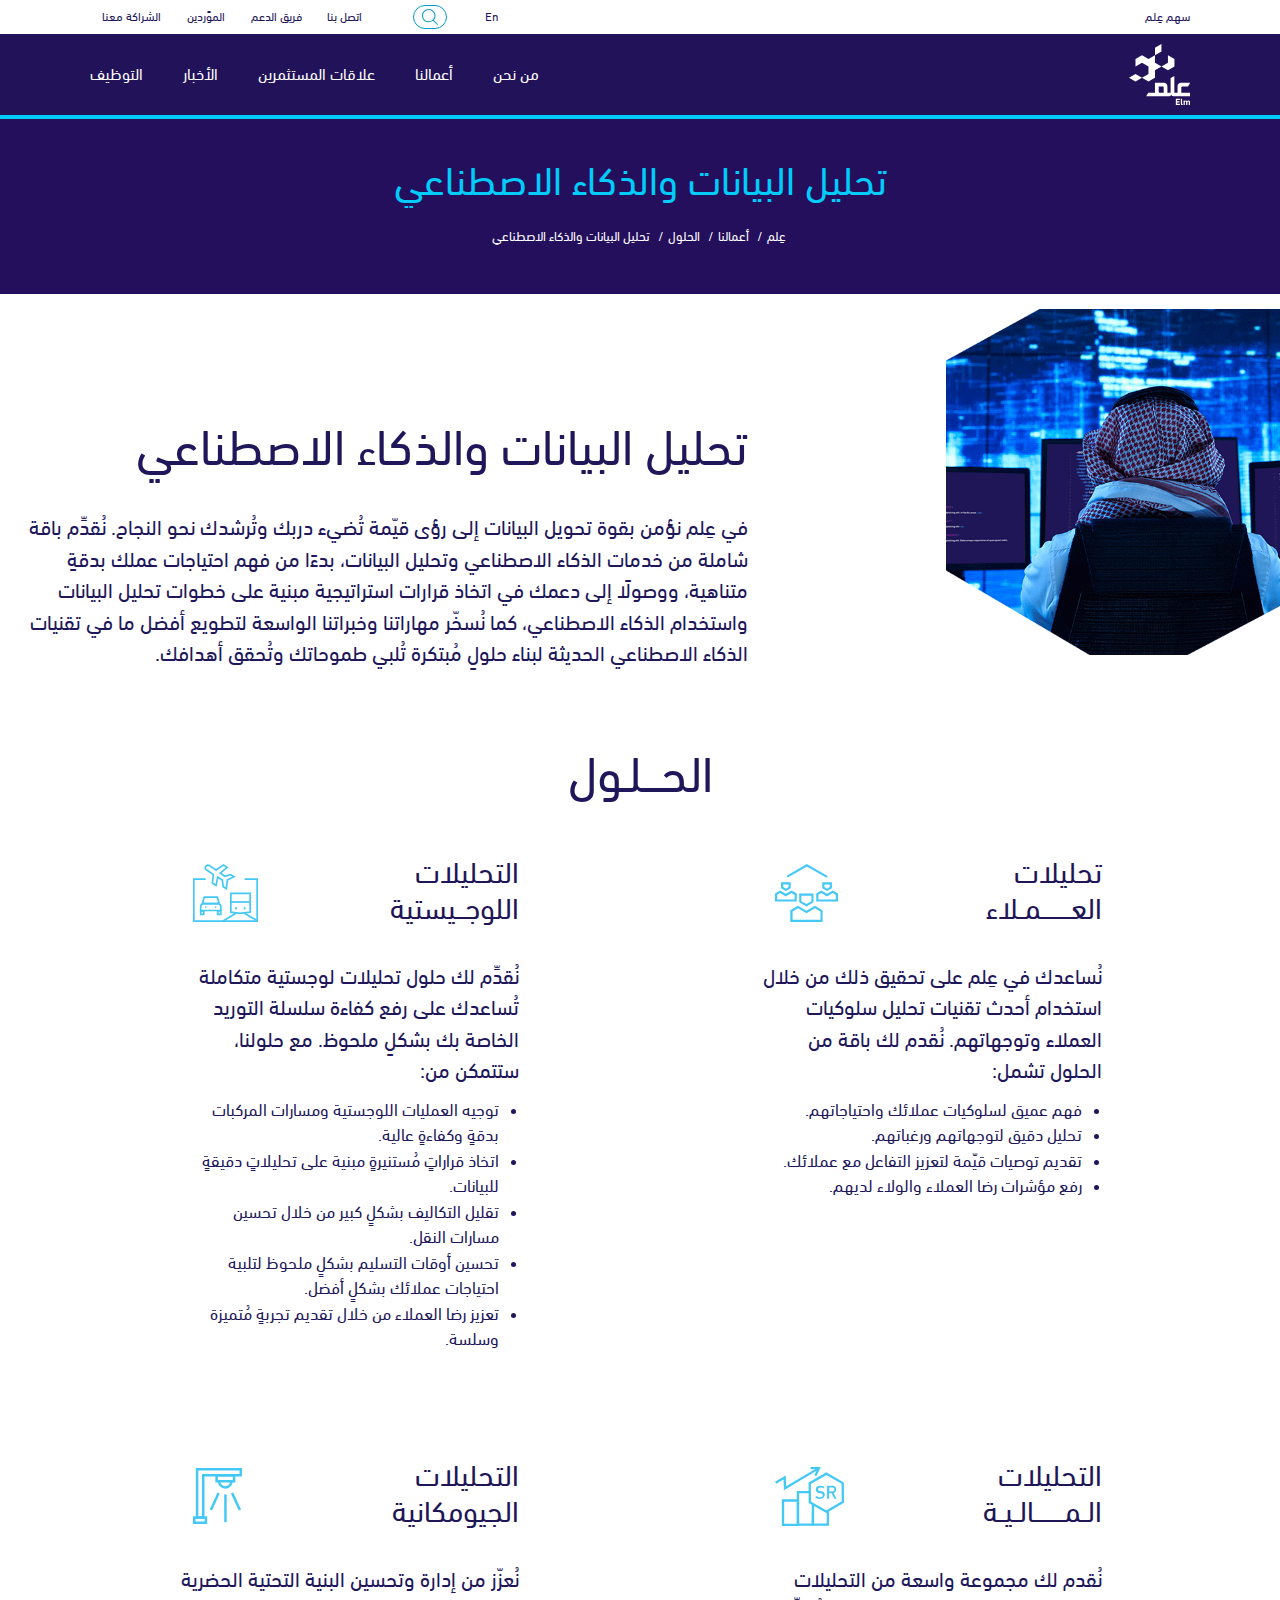
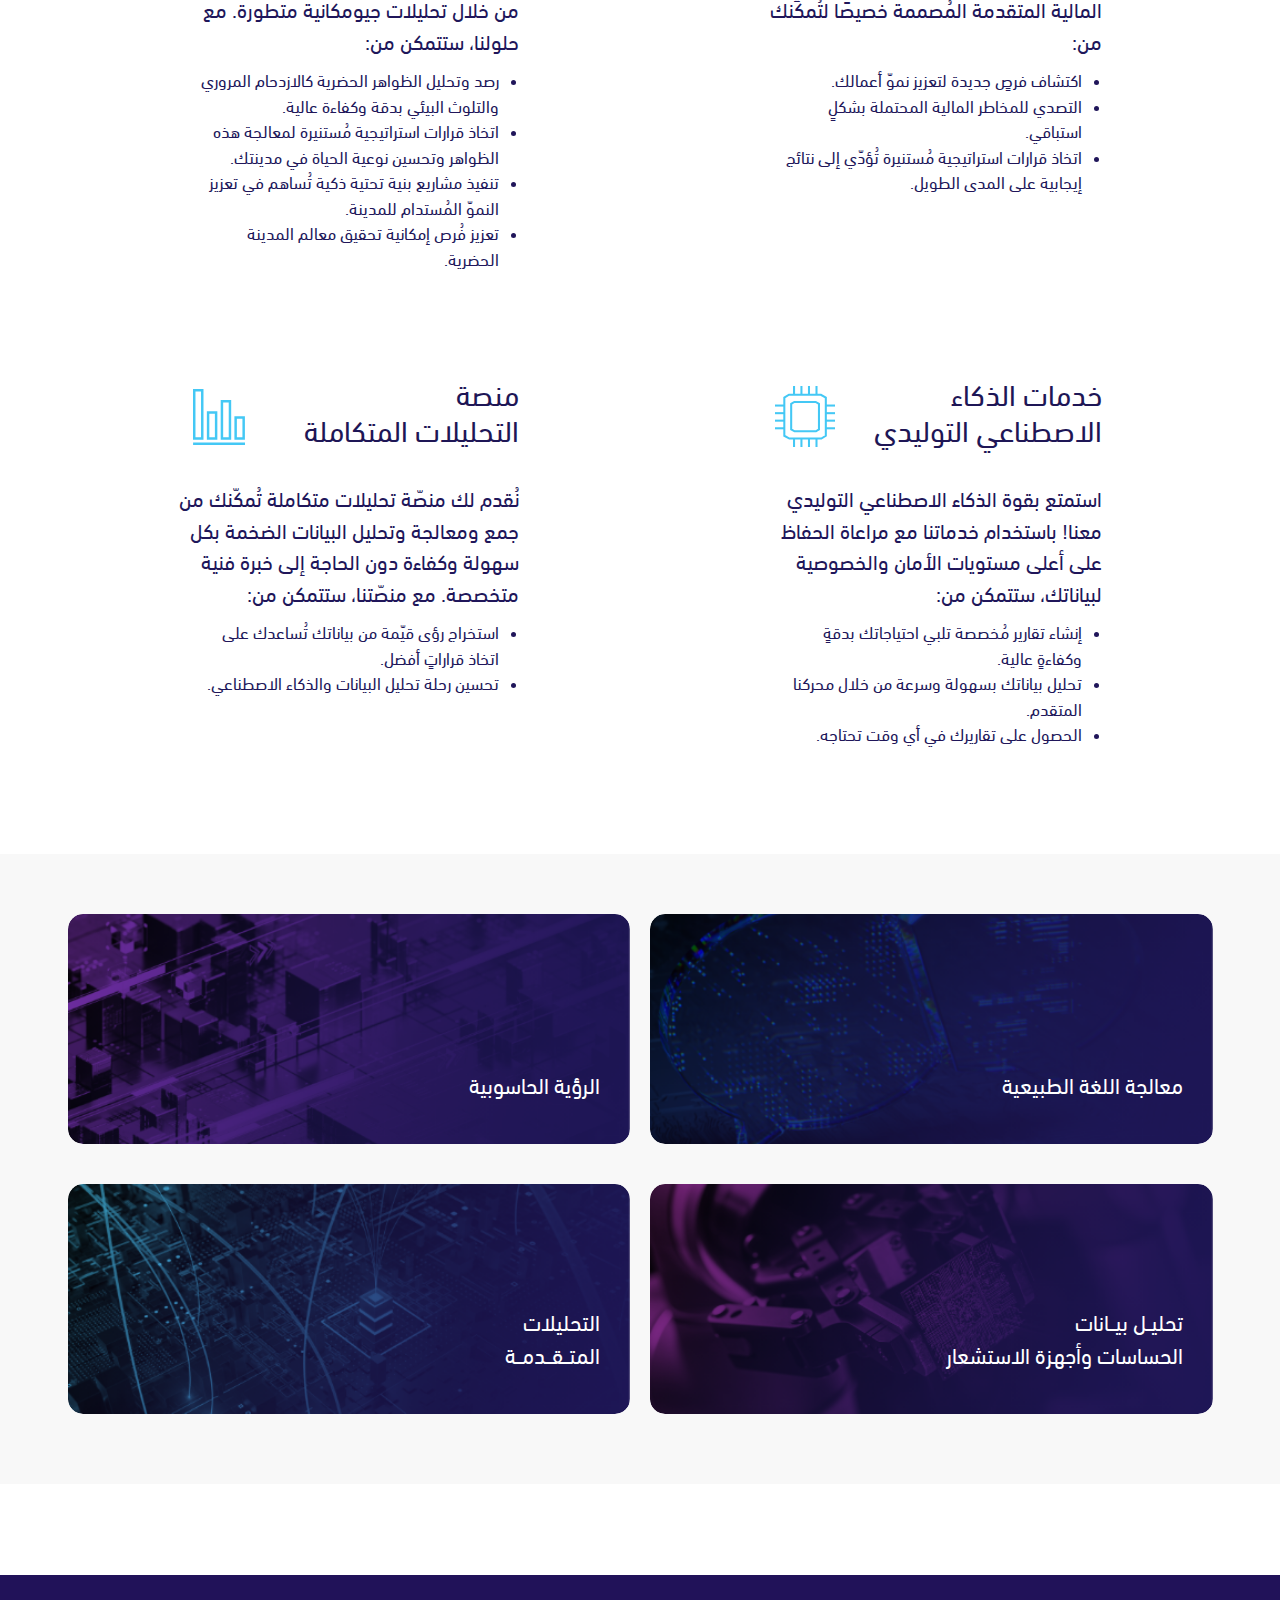
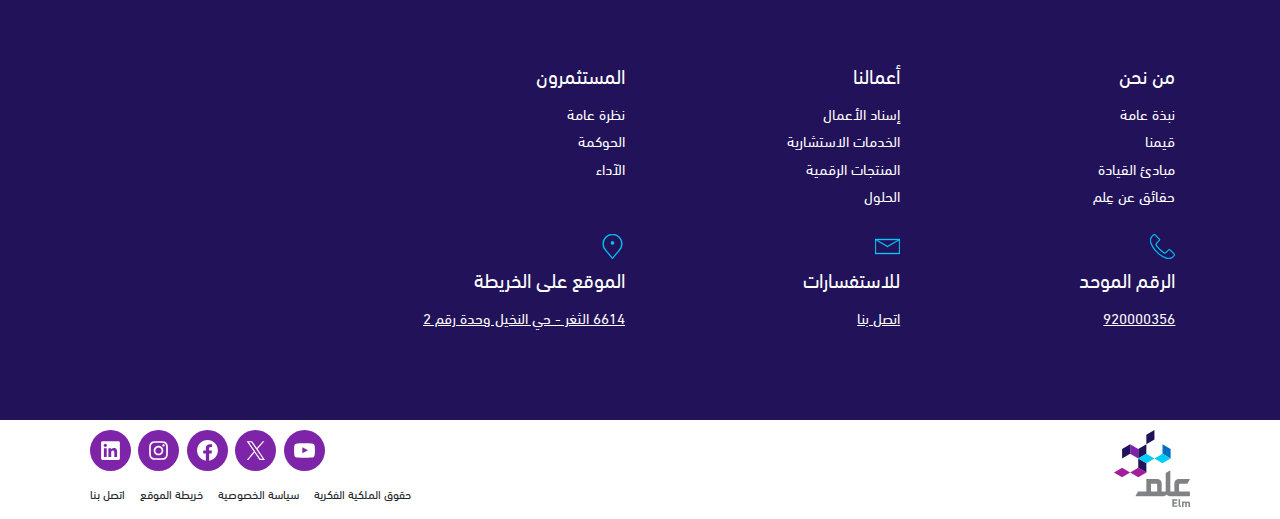
==== elm/index.html @ a2b71d83 "Create index.html" ====
<html xmlns=http://www.w3.org/1999/xhtml dir=rtl lang=ar-SA style><!--
 Page saved with SingleFile 
 url: https://elm.sa/ar/our-business/solutions/Pages/data-analysis-and-artificial-intelligence.aspx 
 saved date: Tue Aug 20 2024 14:01:46 GMT+0300 (Arabian Standard Time)
--><!--?xml version="1.0" standalone="no" ?--><meta charset=utf-8>
<meta http-equiv=X-UA-Compatible content="ie=edge"><meta name=description><meta name=keywords><meta name=copyright><meta name=author content="Knowledge Management Department"><meta name=email><meta name=robots content=INDEX,FOLLOW><meta property=og:image><meta property=og:title><meta property=og:description><meta name=viewport content="width=device-width, initial-scale=1.0">
<meta name=msapplication-TileColor content=#da532c><meta name=theme-color content=#ffffff><title>
 
 تحليل البيانات والذكاء الاصطناعي
</title><style>body{overflow:hidden;background-size:cover;background-repeat:no-repeat}.ms-backgroundImage{background-image:url([data-uri])}img{-webkit-tap-highlight-color:transparent}input,button{vertical-align:middle}input[type=text],input:not([type]){border:1px solid #ababab;background-color:#fff;background-color:rgba(255,255,255,0.85);color:#444}input[type=password],input[type=text],input[type=file],input:not([type]),textarea,.ms-inputBox{padding:2px 5px}button{min-width:6em;background-color:#fdfdfd;margin-right:10px}input[type=password]:focus,input[type=text]:focus,input:not([type]):focus,select:focus,textarea:focus,.sp-peoplepicker-topLevelFocus,.ms-inputBoxActive,.ms-inputBox.ms-inputBoxActive:hover{border-color:#2a8dd4}input[type=password]:hover,input[type=text]:hover,input[type=file]:hover,input:not([type]):hover,textarea:hover,.sp-peoplepicker-topLevel:hover,.ms-inputBox:hover{border-color:#92c0e0}input[type=button]:hover,input[type=reset]:hover,input[type=submit]:hover,button:hover{border-color:#92c0e0;background-color:#e6f2fa;background-color:#e6f2fa}input[type=button]:active,input[type=reset]:active,input[type=submit]:active,button:active{border-color:#2a8dd4;background-color:#92b7d1;background-color:#92c0e0}a:visited{color:#663399;text-decoration:none}a:hover,a:active{text-decoration:underline}a:active{color:#004D85}@media screen and (-ms-high-contrast:active){}.ms-clear{clear:both}.ms-fullWidth{box-sizing:border-box;-moz-box-sizing:border-box;-webkit-box-sizing:border-box;width:100%}.ms-rtestate-field{word-wrap:break-word}.ms-rtestate-field p{margin:0px 0px 10px 0px;line-height:1.6}.s4-wpcell-plain{vertical-align:top}.ms-webpart-chrome-fullWidth{min-width:100%}.ms-webpart-chrome{border-spacing:0px;box-sizing:border-box;-moz-box-sizing:border-box;-webkit-box-sizing:border-box}@media screen and (-ms-high-contrast:active){}</style>
<link type=text/xml rel=alternate href=https://elm.sa/ar/our-business/solutions/_vti_bin/spsdisco.aspx>
<link rel=canonical href=http://elm.sa/ar/our-business/solutions/Pages/data-analysis-and-artificial-intelligence.aspx>
<style>/*!
Theme Name: elm
Theme URI: http://underscores.me/
Author: Magenta
Author URI: https://magentaeg.com/
Description: Description
Version: 1.0.0
Tested up to: 5.4
Requires PHP: 5.6
License: GNU General Public License v2 or later
License URI: LICENSE
Text Domain: elm
Tags: custom-background, custom-logo, custom-menu, featured-images, threaded-comments, translation-ready

This theme, like WordPress, is licensed under the GPL.
Use it to make something cool, have fun, and share what you've learned.

elm is based on Underscores https://underscores.me/, (C) 2012-2020 Automattic, Inc.
Underscores is distributed under the terms of the GNU GPL v2 or later.

Normalizing styles have been helped along thanks to the fine work of
Nicolas Gallagher and Jonathan Neal https://necolas.github.io/normalize.css/
*/html{direction:ltr!important}@font-face{font-family:"DINNextLTArabic";src:url([data-uri])format("woff2");font-weight:normal;font-style:normal;ascent-override:95%}html,body,div,span,h1,h2,h3,h4,p,a,img,strong,ul,li,form,aside,footer,header,nav,section{margin:0;padding:0;border:0;font-size:100%;font:inherit;vertical-align:baseline}section{display:block}h1,h2,h3,h4{direction:rtl}/*! normalize.css v8.0.1 | MIT License | github.com/necolas/normalize.css */html{line-height:1.15;-webkit-text-size-adjust:100%;scroll-behavior:smooth;-ms-overflow-style:scrollbar;font-size:62.5%}main{display:block;height:auto!important}h1{margin:0.67em 0}a{background-color:transparent}img{border-style:none}button,input{overflow:visible}[type="submit"]{-webkit-appearance:button}::-webkit-file-upload-button{-webkit-appearance:button;font:inherit}template{display:none}*,*::before,*::after{box-sizing:inherit}html{box-sizing:border-box}h1,h2,h3,h4{clear:both}body{background:#fff}ul{margin:0 1em 0 0;direction:rtl}ul{list-style:disc}img{height:auto;max-width:100%}a:visited{color:#800080}a:hover,a:focus,a:active{color:#191970}a:focus{outline:thin dotted}a:hover,a:active{outline:0}button{border-color:#ccc #ccc #bbb;color:rgba(0,0,0,0.8)}button:hover,input[type="button"]:hover,input[type="reset"]:hover,input[type="submit"]:hover{border-color:#ccc #bbb #aaa}button:active,button:focus,input[type="button"]:active,input[type="button"]:focus,input[type="reset"]:active,input[type="reset"]:focus,input[type="submit"]:active,input[type="submit"]:focus{border-color:#aaa #bbb #bbb}input[type="text"]{border-radius:3px}input[type="text"]:focus,input[type="email"]:focus,input[type="url"]:focus,input[type="password"]:focus,input[type="search"]:focus,input[type="number"]:focus,input[type="tel"]:focus,input[type="range"]:focus,input[type="date"]:focus,input[type="month"]:focus,input[type="week"]:focus,input[type="time"]:focus,input[type="datetime"]:focus,input[type="datetime-local"]:focus,input[type="color"]:focus,textarea:focus{color:#111}.main-navigation{display:block;width:100%;flex-grow:1}.main-navigation ul{display:none;list-style:none;margin:0;padding-left:0;direction:ltr}.main-navigation a{display:block;text-decoration:none;color:#fff;font-size:1.6rem;line-height:1}.nav-menu>li>a:after{content:"";display:block;height:2px;background:rgb(0,204,250);position:absolute;bottom:-8px;left:0;right:100%;transition:all ease 0.3s}.nav-menu>li{height:100%;padding:30px 20px}.nav-menu>li:hover>a:after{right:0}.nav-menu>li>a{position:relative}@media screen and (min-width:37.5em){.main-navigation ul{display:inline-flex;margin:0-20px;margin-right:auto;position:relative}}.screen-reader-text{position:absolute!important;word-wrap:normal!important}.screen-reader-text:focus{background-color:#f1f1f1;border-radius:3px;box-shadow:0 0 2px 2px rgba(0,0,0,0.6);clip:auto!important;clip-path:none;color:#21759b;display:block;font-size:0.875rem;font-weight:400;height:auto;left:5px;line-height:normal;padding:15px 23px 14px;text-decoration:none;top:5px;width:auto;z-index:100000}h2{background-size:500%auto}@keyframes movingGradient{0%{background-position:0% 50%}50%{background-position:100% 50%}100%{background-position:0% 50%}}:root{--inner-padding:7vw;--inner-width:1540px}@media screen and (min-width:1600){:root{--inner-padding:80px}}@media screen and (max-width:992px){:root{--inner-padding:35px}}.container,.gspb_row__content{max-width:100%!important}.top-header{width:100%;background:#fff;max-height:300px;transition:all ease .3s;overflow:hidden}.top-header ul{list-style:none;margin:0;display:flex;align-items:center}.top-header ul li{padding:0 1vw}.top-header li.lang-switch{padding:0}.top-header a{text-decoration:none;color:#211259;font-size:12px}.top-header .search-link{margin:0 25px}.top-header .search-link a{border:1px solid #009ccb;display:flex;padding:3px 8px;border-radius:14px;align-items:center;transition:all ease 0.3s}@media (min-width:993px){html:not(.fp-enabled) .site-footer .static-section{padding:80px 0}}@media (max-width:992px){.top-header ul li:not(.search-link):not(.lang-switch){display:none}}header.site-header{display:flex;justify-content:center;flex-direction:column;align-items:center;background-color:rgb(33,18,89);position:sticky;top:0;width:100%;z-index:100;border-bottom-width:4px;border-style:solid;border-color:rgb(0,204,250)}header.site-header>.container{display:flex;align-items:center;justify-content:space-between;flex-direction:row-reverse}header.site-header .container .custom-logo-link{display:flex;max-width:65px;padding:10px 0}@media (min-width:1200px){.home .site-header{position:fixed}}.search-popup{position:absolute;top:100%;left:0;right:0;height:0;background:#ffffff;transition:all ease 0.3s;overflow:hidden}.search-popup .container{height:100%;display:flex;align-items:center;justify-content:center}.search-popup .search-submit{background:transparent;border:0;padding:10px 15px;cursor:pointer}.search-popup .search-submit svg{width:35px;height:35px}.search-popup .search-submit svg path{fill:#211259}.home{overflow-x:hidden}@media (max-width:992px){}.static-section .gspb_row__content{position:static}.static-section .gspb_row__content .wp-block-greenshift-blocks-row-column{position:static!important}.static-section .gspb_row{position:static!important}.floating-svg svg path{stroke:#0ea1ce!important}.floating-svg.aos-animate svg path{stroke-dashoffset:0!important}@media (max-width:992px){}@media (max-width:992px){}@media (max-width:992px){}@media (max-width:992px){}@media (min-width:1200px){}@media (max-width:992px){}@media (max-width:992px){}@media (max-width:992px){}@media (max-width:992px){}.site-footer{width:100%;background:#211259;display:flex;align-items:center;justify-content:center}.site-footer .widget-area{width:100%;display:flex;flex-direction:column;position:relative}.site-footer .widget-area .widget{margin:0;margin-top:auto}.site-footer .widget-area .wp-block-greenshift-blocks-row-column{text-align:right;display:flex!important;align-items:flex-end;flex-direction:column}.site-footer .widget-area .wp-block-greenshift-blocks-row-column ul,.site-footer .widget-area .wp-block-greenshift-blocks-row-column p{margin:auto 0 0;list-style:none}.site-footer .widget-area .wp-block-greenshift-blocks-row-column h3{font-size:2.5rem;margin-bottom:15px}.site-footer .widget-area .wp-block-greenshift-blocks-row-column ul li,.site-footer .widget-area .wp-block-greenshift-blocks-row-column ul a{font-size:1.7rem;text-decoration:none}.site-footer .widget-area .wp-block-greenshift-blocks-row-column ul li{margin-bottom:5px}.site-footer .widget-area .widget_block:first-child .wp-block-greenshift-blocks-row-column svg{width:40px!important;height:auto;margin-bottom:20px}.site-footer .widget-area .wp-block-greenshift-blocks-row-column a{color:#fff}.site-footer .widget-area .widget_block:first-child .wp-block-greenshift-blocks-row-column svg path{stroke:#00ccfa;fill:#00ccfa}.bottom-footer .wp-block-greenshift-blocks-iconlist ul{display:flex}.bottom-footer .wp-block-greenshift-blocks-row-column:first-of-type{justify-content:flex-start;align-items:flex-start!important;padding-left:0!important;justify-content:center}.bottom-footer .wp-block-greenshift-blocks-row-column:first-of-type ul{margin:0 0 10px}.bottom-footer .wp-block-social-link{align-self:flex-start}.bottom-footer .gspb_iconsList__item__text{margin:0 15px 0 0!important}.bottom-footer ul li a,.bottom-footer ul li span{font-size:1.2rem!important}.floating-svg.footer-svg svg{width:17vw!important;height:65vh!important;stroke-width:3px}.site-footer .static-section{position:static!important}.site-footer .widget-area .gspb_image img{width:6vw!important}@media (max-width:992px){.site-footer{overflow:auto}.floating-svg.footer-svg svg{width:70%!important}}@media (max-width:1280px){body{--wp--preset--font-size--large:30px}.site-footer .widget-area .wp-block-greenshift-blocks-row-column h3{font-size:2rem;line-height:normal}.bottom-footer .wp-block-greenshift-blocks-row-column{padding-right:0!important}}@media (max-width:992px){header{position:sticky;top:0}.bottom-footer .wp-block-greenshift-blocks-row-column:first-of-type ul{margin:15px auto 20px}#gspb_iconsList-id-gsbp-0d54c669-9394.gspb_iconsList ul{flex-direction:column;text-align:center;justify-content:center!important;align-items:center!important;width:100%}div#gspb_iconsList-id-gsbp-0d54c669-9394{width:100%}.site-footer .widget-area .gspb_image img{width:160px!important;margin:auto!important}#gspb_image-id-gsbp-6065c6a9-086a{width:100%!important;text-align:center!important}.bottom-footer .gspb_row__content{flex-direction:column-reverse}header.site-header .container .custom-logo-link{max-width:46px;padding:5px 0}.top-header .container{padding-top:3px;padding-bottom:3px}.top-header a{font-size:12px}}@media (max-width:992px){}@media screen and (max-width:992px){}.cms-banner{flex-direction:column;box-sizing:border-box;background-color:#240f5d;display:flex;align-items:center;justify-content:center;overflow:hidden}.cms-banner a{text-decoration:none;color:#fff}.cms-banner a:hover{color:#6e56bc}@media (max-width:575.98px){}@media (min-width:1280px) and (max-width:1279.98px){}@media (min-width:576px) and (max-width:1279.98px){}@media (max-width:1279.98px){}@media (max-width:1279.98px){}@media (max-width:575.98px){}@media (max-width:575.98px){}@media (min-width:1280px) and (max-width:1279.98px){}@media (min-width:576px) and (max-width:1279.98px){}@media (max-width:575.98px){}@media (max-width:575.98px){}@media (min-width:1280px) and (max-width:1279.98px){}@media (min-width:576px) and (max-width:1279.98px){}@media (max-width:1279.98px){}@media (max-width:575.98px){}@media (max-width:575.98px){}@media (max-width:575.98px){}@media (max-width:575.98px){}@media (max-width:1279.98px){}@media (max-width:575.98px){}@media (max-width:575.98px){}@media (min-width:1280px) and (max-width:1279.98px){}@media (min-width:576px) and (max-width:1279.98px){}@media (max-width:575.98px){}@media (max-width:1279.98px){}@media (max-width:1279.98px){}@media (max-width:575.98px){}@media (max-width:575.98px){}@media (max-width:1279.98px){}@media (max-width:575.98px){}@media (max-width:575.98px){}@media (min-width:1280px) and (max-width:1279.98px){}@media (min-width:576px) and (max-width:1279.98px){}@media (max-width:575.98px){}@media (max-width:1279.98px){}@media (max-width:1279.98px){}@media (max-width:575.98px){}@media (max-width:1279.98px){}@media (max-width:992px){}@media (max-width:992px){}@media (max-width:992px){}.has-text-align-right{direction:rtl}@media (max-width:992px){}@media (max-width:992px){}.no-h2-effect{color:#00ccfa;-webkit-text-fill-color:#00ccfa}header .site-branding img{filter:brightness(0) invert(1)}@media screen and (max-width:1024px){}@media (max-width:992px){#gspb_col-id-gsbp-113881ad-0346.gspb_row__col--8,#gspb_col-id-gsbp-04ef1e81-fb8a.gspb_row__col--4{width:100%!important}#gspb_container-id-gsbp-fc84009b-d704.gspb_container{padding:50px 0}}@media (max-width:600px){h2{font-size:3.7rem}ul{margin:0 0 0 0}.bottom-footer .gspb_iconsList__item__text{margin:0 0 0 0!important}.cms-banner{background-image:none!important}}#gspb_col-id-gsbp-495f8368-8cb3 p{margin-top:0!important}@media (max-width:960px){}@media (max-width:600px){}@media (max-width:600px){}@media (max-width:600px){}@keyframes l9{0%{text-shadow:0 0#000,11ch 0#211259,22ch 0#61177a,33ch 0#00d5ff,44ch 0#211259}25%{text-shadow:-11ch 0#000,0ch 0#211259,11ch 0#61177a,22ch 0#00d5ff,33ch 0#211259}50%{text-shadow:-22ch 0#000,-11ch 0#211259,0ch 0#61177a,11ch 0#00d5ff,22ch 0#211259}75%{text-shadow:-33ch 0#000,-22ch 0#211259,-11ch 0#61177a,0ch 0#00d5ff,11ch 0#211259}100%{text-shadow:-44ch 0#000,-33ch 0#211259,-22ch 0#61177a,-11ch 0#00d5ff,0ch 0#211259}}:root{--gs-type-one-size:36px;--gs-type-one-lineheight:44px;--gs-type-two-size:30px;--gs-type-two-lineheight:38px;--gs-type-three-size:24px;--gs-type-three-lineheight:30px;--gs-type-four-size:20px;--gs-type-four-lineheight:28px;--gs-type-five-size:15px;--gs-type-five-lineheight:24px;--gs-colorone:#2184f9;--gs-colortwo:#e90000;--gs-colorthree:#2adb32;--gs-colorfour:#696cff;--gs-colorfive:#ff9800}:root{--gs-colorone:#211259;--gs-colortwo:#000000;--gs-colorthree:#00caf8;--gs-colorfour:#696cff;--gs-colorfive:#ff9800}:where(.is-layout-flex){gap:0.5em}:where(.is-layout-grid){gap:0.5em}:where(.wp-block-columns.is-layout-flex){gap:2em}:where(.wp-block-columns.is-layout-grid){gap:2em}:where(.wp-block-post-template.is-layout-flex){gap:1.25em}:where(.wp-block-post-template.is-layout-grid){gap:1.25em}.has-white-color{color:var(--wp--preset--color--white)!important}.has-small-font-size{font-size:var(--wp--preset--font-size--small)!important}:where(.wp-block-post-template.is-layout-flex){gap:1.25em}:where(.wp-block-post-template.is-layout-grid){gap:1.25em}:where(.wp-block-columns.is-layout-flex){gap:2em}:where(.wp-block-columns.is-layout-grid){gap:2em}@media (max-width:575.98px){}@media (min-width:1280px) and (max-width:1279.98px){}@media (min-width:576px) and (max-width:1279.98px){}@media (max-width:1279.98px){}@media (max-width:1279.98px){}@media (max-width:575.98px){}@media (max-width:575.98px){}@media (min-width:1280px) and (max-width:1279.98px){}@media (min-width:576px) and (max-width:1279.98px){}@media (max-width:575.98px){}@media (max-width:575.98px){}@media (min-width:1280px) and (max-width:1279.98px){}@media (min-width:576px) and (max-width:1279.98px){}@media (max-width:1279.98px){}@media (max-width:575.98px){}@media (max-width:1279.98px){}@media (max-width:575.98px){}@media (max-width:575.98px){}@media (max-width:575.98px){}@media (max-width:575.98px){}@media (max-width:575.98px){}@media (max-width:575.98px){}@media (max-width:575.98px){}@media (max-width:575.98px){}@media (max-width:575.98px){}@media (max-width:575.98px){}@media (max-width:575.98px){}@media (min-width:1280px) and (max-width:1279.98px){}@media (min-width:576px) and (max-width:1279.98px){}@media (max-width:1279.98px){}@media (max-width:1279.98px){}@media (max-width:575.98px){}@media (max-width:575.98px){}@media (min-width:1280px) and (max-width:1279.98px){}@media (min-width:576px) and (max-width:1279.98px){}@media (max-width:575.98px){}@media (max-width:575.98px){}@media (min-width:1280px) and (max-width:1279.98px){}@media (min-width:576px) and (max-width:1279.98px){}@media (max-width:1279.98px){}@media (max-width:575.98px){}@media (max-width:1279.98px){}@media (max-width:1279.98px){}@media (max-width:1279.98px){}@media (max-width:1279.98px){}@media (max-width:1279.98px){}@media (max-width:1279.98px){}@media (max-width:1279.98px){}@media (max-width:575.98px){}@media (max-width:575.98px){}@media (max-width:1279.98px){}@media (max-width:575.98px){}@media (max-width:1279.98px){}@media (max-width:575.98px){}@media (max-width:575.98px){}@media (max-width:1279.98px){}@media (max-width:575.98px){}@media (max-width:1279.98px){}@media (max-width:575.98px){}@media (max-width:575.98px){}@media (max-width:1279.98px){}@media (max-width:575.98px){}@media (max-width:1279.98px){}@media (max-width:575.98px){}@media (max-width:575.98px){}@media (max-width:1279.98px){}@media (max-width:575.98px){}@media (max-width:1279.98px){}@media (max-width:575.98px){}@media (max-width:575.98px){}@media (max-width:1279.98px){}@media (max-width:575.98px){}@media (max-width:1279.98px){}@media (max-width:575.98px){}@media (max-width:575.98px){}@media (max-width:1279.98px){}@media (max-width:575.98px){}@media (max-width:1279.98px){}:root{--gs-type-one-size:36px;--gs-type-one-lineheight:44px;--gs-type-two-size:30px;--gs-type-two-lineheight:38px;--gs-type-three-size:24px;--gs-type-three-lineheight:30px;--gs-type-four-size:20px;--gs-type-four-lineheight:28px;--gs-type-five-size:15px;--gs-type-five-lineheight:24px;--gs-colorone:#2184f9;--gs-colortwo:#e90000;--gs-colorthree:#2adb32;--gs-colorfour:#696cff;--gs-colorfive:#ff9800}:root{--gs-colorone:#211259;--gs-colortwo:#000000;--gs-colorthree:#00caf8;--gs-colorfour:#696cff;--gs-colorfive:#ff9800}:where(.is-layout-flex){gap:0.5em}:where(.is-layout-grid){gap:0.5em}:where(.wp-block-columns.is-layout-flex){gap:2em}:where(.wp-block-columns.is-layout-grid){gap:2em}:where(.wp-block-post-template.is-layout-flex){gap:1.25em}:where(.wp-block-post-template.is-layout-grid){gap:1.25em}.has-white-color{color:var(--wp--preset--color--white)!important}.has-small-font-size{font-size:var(--wp--preset--font-size--small)!important}:where(.wp-block-post-template.is-layout-flex){gap:1.25em}:where(.wp-block-post-template.is-layout-grid){gap:1.25em}:where(.wp-block-columns.is-layout-flex){gap:2em}:where(.wp-block-columns.is-layout-grid){gap:2em}@media (max-width:575.98px){}@media (min-width:1280px) and (max-width:1279.98px){}@media (min-width:576px) and (max-width:1279.98px){}@media (max-width:1279.98px){}@media (max-width:1279.98px){}@media (max-width:575.98px){}@media (max-width:575.98px){}@media (min-width:1280px) and (max-width:1279.98px){}@media (min-width:576px) and (max-width:1279.98px){}@media (max-width:575.98px){}@media (max-width:575.98px){}@media (min-width:1280px) and (max-width:1279.98px){}@media (min-width:576px) and (max-width:1279.98px){}@media (max-width:1279.98px){}@media (max-width:575.98px){}@media (max-width:1279.98px){}@media (max-width:1279.98px){}@media (max-width:575.98px){}@media (max-width:1279.98px){}@media (max-width:1279.98px){}@media (max-width:1279.98px){}@media (max-width:1279.98px){}@media (max-width:1279.98px){}@media (max-width:1279.98px){}@media (max-width:1279.98px){}@media (max-width:1279.98px){}@media (max-width:1279.98px){}@media (max-width:1279.98px){}@media (max-width:1279.98px){}@media (max-width:1279.98px){}@media (max-width:1279.98px){}@media (max-width:1279.98px){}@media (max-width:1279.98px){}@media (max-width:1279.98px){}@media (max-width:575.98px){}@media (max-width:575.98px){}@media (max-width:575.98px){}@media (max-width:575.98px){}@media (max-width:575.98px){}@media (max-width:575.98px){}@media (max-width:575.98px){}@media (max-width:575.98px){}@media (max-width:575.98px){}@media (max-width:575.98px){}@media (max-width:575.98px){}@media (min-width:1280px) and (max-width:1279.98px){}@media (min-width:576px) and (max-width:1279.98px){}@media (max-width:575.98px){}#gspb_iconsList-id-gsbp-0d54c669-9394.gspb_iconsList .gspb_iconsList__item a:hover,#gspb_iconsList-id-gsbp-0d54c669-9394.gspb_iconsList .gspb_iconsList__item .wp-block a:hover{color:var(--gs-colorthree)}#gspb_iconsList-id-gsbp-0d54c669-9394.gspb_iconsList .gspb_iconsList__item:hover .gspb_iconsList__item__text{color:var(--gs-colorthree)}@media (max-width:575.98px){#gspb_col-id-gsbp-04ef1e81-fb8a.gspb_row__col--4{width:100%}}@media (max-width:1279.98px){#gspb_image-id-gsbp-6065c6a9-086a,#gspb_image-id-gsbp-6065c6a9-086a img{height:auto}}@media (max-width:1279.98px){#gspb_image-id-gsbp-6065c6a9-086a,#gspb_image-id-gsbp-6065c6a9-086a img{height:auto}}@media (max-width:575.98px){#gspb_image-id-gsbp-6065c6a9-086a,#gspb_image-id-gsbp-6065c6a9-086a img{height:auto}}@media (max-width:575.98px){}@media (max-width:575.98px){}@media (max-width:575.98px){}@media (max-width:575.98px){}@media (max-width:575.98px){}@media (max-width:575.98px){}@media (max-width:575.98px){}@media (max-width:575.98px){}@media (max-width:575.98px){}@media (min-width:576px) and (max-width:1279.98px){}@media (max-width:575.98px){}body{--gs-colorone:#211259}:root{--gs-type-one-size:36px;--gs-type-one-lineheight:44px;--gs-type-two-size:30px;--gs-type-two-lineheight:38px;--gs-type-three-size:24px;--gs-type-three-lineheight:30px;--gs-type-four-size:20px;--gs-type-four-lineheight:28px;--gs-type-five-size:15px;--gs-type-five-lineheight:24px;--gs-colorone:#2184f9;--gs-colortwo:#e90000;--gs-colorthree:#2adb32;--gs-colorfour:#696cff;--gs-colorfive:#ff9800}:root{--gs-colorone:#211259;--gs-colortwo:#000000;--gs-colorthree:#00caf8;--gs-colorfour:#696cff;--gs-colorfive:#ff9800}:where(.is-layout-flex){gap:0.5em}:where(.is-layout-grid){gap:0.5em}:where(.wp-block-columns.is-layout-flex){gap:2em}:where(.wp-block-columns.is-layout-grid){gap:2em}:where(.wp-block-post-template.is-layout-flex){gap:1.25em}:where(.wp-block-post-template.is-layout-grid){gap:1.25em}.has-white-color{color:var(--wp--preset--color--white)!important}.has-small-font-size{font-size:var(--wp--preset--font-size--small)!important}:where(.wp-block-post-template.is-layout-flex){gap:1.25em}:where(.wp-block-post-template.is-layout-grid){gap:1.25em}:where(.wp-block-columns.is-layout-flex){gap:2em}:where(.wp-block-columns.is-layout-grid){gap:2em}@media (max-width:575.98px){}@media (min-width:1280px) and (max-width:1279.98px){}@media (min-width:576px) and (max-width:1279.98px){}@media (max-width:1279.98px){}@media (max-width:1279.98px){}@media (max-width:575.98px){}@media (max-width:575.98px){}@media (min-width:1280px) and (max-width:1279.98px){}@media (min-width:576px) and (max-width:1279.98px){}@media (max-width:575.98px){}@media (max-width:575.98px){}@media (max-width:575.98px){}@media (max-width:1279.98px){}@media (max-width:1279.98px){}@media (max-width:575.98px){}@media (max-width:575.98px){}@media (max-width:1279.98px){}@media (max-width:1279.98px){}@media (max-width:1279.98px){}@media (max-width:1279.98px){}@media (max-width:575.98px){}@media (max-width:575.98px){}@media (max-width:575.98px){}@media (max-width:575.98px){}@media (max-width:575.98px){}@media (max-width:575.98px){}@media (max-width:575.98px){}@media (max-width:575.98px){}@media (max-width:575.98px){}@media (min-width:1280px) and (max-width:1279.98px){}@media (min-width:576px) and (max-width:1279.98px){}@media (max-width:1279.98px){}@media (max-width:1279.98px){}@media (max-width:575.98px){}@media (max-width:575.98px){}@media (min-width:1280px) and (max-width:1279.98px){}@media (min-width:576px) and (max-width:1279.98px){}@media (max-width:575.98px){}@media (max-width:575.98px){}@media (min-width:1280px) and (max-width:1279.98px){}@media (min-width:576px) and (max-width:1279.98px){}@media (max-width:1279.98px){}@media (max-width:575.98px){}@media (max-width:1279.98px){}@media (max-width:575.98px){}@media (min-width:1280px) and (max-width:1279.98px){}@media (min-width:576px) and (max-width:1279.98px){}@media (max-width:1279.98px){}@media (max-width:1279.98px){}@media (max-width:575.98px){}@media (max-width:575.98px){}@media (min-width:1280px) and (max-width:1279.98px){}@media (min-width:576px) and (max-width:1279.98px){}@media (max-width:575.98px){}@media (max-width:575.98px){}@media (min-width:1280px) and (max-width:1279.98px){}@media (min-width:576px) and (max-width:1279.98px){}@media (max-width:1279.98px){}@media (max-width:575.98px){}@media (max-width:575.98px){}@media (min-width:1280px) and (max-width:1279.98px){}@media (min-width:576px) and (max-width:1279.98px){}@media (max-width:1279.98px){}@media (max-width:1279.98px){}@media (max-width:575.98px){}@media (max-width:575.98px){}@media (min-width:1280px) and (max-width:1279.98px){}@media (min-width:576px) and (max-width:1279.98px){}@media (max-width:575.98px){}@media (max-width:575.98px){}@media (min-width:1280px) and (max-width:1279.98px){}@media (min-width:576px) and (max-width:1279.98px){}@media (max-width:1279.98px){}@media (max-width:575.98px){}@media (max-width:1279.98px){}@media (max-width:1279.98px){}@media (max-width:575.98px){}@media (max-width:1279.98px){}@media (max-width:1279.98px){}@media (max-width:575.98px){}@media (max-width:575.98px){}@media (max-width:1279.98px){}@media (max-width:1279.98px){}@media (max-width:1279.98px){}@media (max-width:1279.98px){}@media (max-width:1279.98px){}@media (max-width:1279.98px){}@media (max-width:1279.98px){}@media (max-width:1279.98px){}@media (max-width:1279.98px){}@media (max-width:1279.98px){}@media (max-width:1279.98px){}@media (max-width:1279.98px){}@media (max-width:1279.98px){}@media (max-width:1279.98px){}@media (max-width:575.98px){}@media (max-width:575.98px){}@media (max-width:575.98px){}@media (max-width:575.98px){}@media (max-width:575.98px){}@media (max-width:1279.98px){}@media (max-width:575.98px){}@media (max-width:575.98px){}@media (max-width:1279.98px){}@media (max-width:575.98px){}@media (max-width:575.98px){}@media (max-width:1279.98px){}@media (max-width:1279.98px){}@media (max-width:575.98px){}@media (max-width:575.98px){}@media (max-width:575.98px){}@media (max-width:575.98px){}@media (max-width:575.98px){}@media (max-width:575.98px){}@media (max-width:575.98px){}@media (max-width:575.98px){}@media (max-width:575.98px){}@media (max-width:575.98px){}@media (max-width:1279.98px){}@media (max-width:575.98px){}@media (max-width:575.98px){}@media (max-width:575.98px){}@media (max-width:575.98px){}@media (max-width:575.98px){}@media (max-width:575.98px){}@media (max-width:575.98px){}@media (min-width:1280px) and (max-width:1279.98px){}@media (min-width:576px) and (max-width:1279.98px){}@media (max-width:575.98px){}@media (max-width:575.98px){#gspb_col-id-gsbp-08c4880a-38ed.gspb_row__col--3{width:100%}}@media (max-width:575.98px){}@media (max-width:575.98px){#gspb_col-id-gsbp-ef03ea6c-cec7.gspb_row__col--3{width:100%}}@media (max-width:575.98px){#gspb_col-id-gsbp-495f8368-8cb3.gspb_row__col--3{width:100%}}#gspb_col-id-gsbp-495f8368-8cb3.gspb_row__col--3{text-align:right!important}#gspb_heading-id-gsbp-63c4a4c5-7fb1{text-align:right!important}@media (max-width:575.98px){#gspb_col-id-gsbp-f04bc72a-40fb.gspb_row__col--3{width:100%}}#gspb_heading-id-gsbp-421e4278-3cd3{text-align:right!important}@media (max-width:575.98px){#gspb_col-id-gsbp-6e3370fd-f93d.gspb_row__col--3{width:100%}}#gspb_heading-id-gsbp-48d201db-87d7{text-align:right!important}@media (max-width:575.98px){#gspb_col-id-gsbp-113881ad-0346.gspb_row__col--8{width:100%}}@media (min-width:576px) and (max-width:1279.98px){body.gspb-bodyfront #gspb_col-id-gsbp-113881ad-0346.gspb_row__col--8{width:calc(1% - 0px - 0px)}}@media (max-width:575.98px){body.gspb-bodyfront #gspb_col-id-gsbp-113881ad-0346.gspb_row__col--8{width:calc(100% - 0px - 0px)}}#gspb_col-id-gsbp-113881ad-0346.gspb_row__col--8{text-align:left!important}#gspb_iconsList-id-gsbp-0d54c669-9394.gspb_iconsList .gspb_iconsList__item a:hover,#gspb_iconsList-id-gsbp-0d54c669-9394.gspb_iconsList .gspb_iconsList__item .wp-block a:hover{color:var(--gs-colorthree)}#gspb_iconsList-id-gsbp-0d54c669-9394.gspb_iconsList .gspb_iconsList__item:hover .gspb_iconsList__item__text{color:var(--gs-colorthree)}@media (max-width:575.98px){#gspb_col-id-gsbp-04ef1e81-fb8a.gspb_row__col--4{width:100%}}@media (max-width:1279.98px){#gspb_image-id-gsbp-6065c6a9-086a,#gspb_image-id-gsbp-6065c6a9-086a img{height:auto}}@media (max-width:1279.98px){#gspb_image-id-gsbp-6065c6a9-086a,#gspb_image-id-gsbp-6065c6a9-086a img{height:auto}}@media (max-width:575.98px){#gspb_image-id-gsbp-6065c6a9-086a,#gspb_image-id-gsbp-6065c6a9-086a img{height:auto}}@media (max-width:575.98px){}@media (max-width:575.98px){}@media (max-width:575.98px){}@media (max-width:575.98px){}@media (max-width:575.98px){}@media (max-width:575.98px){}@media (max-width:575.98px){}@media (max-width:575.98px){}@media (max-width:575.98px){}@media (min-width:576px) and (max-width:1279.98px){}@media (max-width:575.98px){}@media (max-width:575.98px){}@media (max-width:1279.98px){}@media (max-width:1279.98px){}@media (max-width:575.98px){}@media (max-width:575.98px){}.gspb_row{width:100%}</style><style>/*! This file is auto-generated */</style><style>body{transition:transform 0.5s}@media screen and (max-width:1024px){#site-navigation{display:none!important}}@media screen and (max-width:782px){}</style><style>:where(.wp-block-button__link){border-radius:9999px;box-shadow:none;padding:calc(.667em + 2px) calc(1.333em + 2px);text-decoration:none}:where(.wp-block-calendar table:not(.has-background) th){background:#ddd}@media (min-width:782px){}@media (max-width:781px){}@media (min-width:782px){}:where(.wp-block-columns){margin-bottom:1.75em}:where(.wp-block-columns.has-background){padding:1.25em 2.375em}:where(.wp-block-post-comments input[type=submit]){border:none}@supports (position:sticky){.wp-block-cover-image:after,.wp-block-cover:after{content:none}}@supports (-webkit-touch-callout:inherit){.wp-block-cover-image.has-parallax,.wp-block-cover.has-parallax,.wp-block-cover__image-background.has-parallax,video.wp-block-cover__video-background.has-parallax{background-attachment:scroll}}@media (prefers-reduced-motion:reduce){}:where(.wp-block-cover-image:not(.has-text-color)),:where(.wp-block-cover:not(.has-text-color)){color:#fff}:where(.wp-block-cover-image.is-light:not(.has-text-color)),:where(.wp-block-cover.is-light:not(.has-text-color)){color:#000}:where(.wp-block-file){margin-bottom:1.5em}:where(.wp-block-file__button){border-radius:2em;display:inline-block;padding:.5em 1em}:where(.wp-block-file__button):is(a):active,:where(.wp-block-file__button):is(a):focus,:where(.wp-block-file__button):is(a):hover,:where(.wp-block-file__button):is(a):visited{box-shadow:none;color:#fff;opacity:.85;text-decoration:none}@media (min-width:600px){}@media (min-width:600px){}@supports ((-webkit-mask-image:none) or (mask-image:none)) or (-webkit-mask-image:none){.wp-block-image.is-style-circle-mask img{border-radius:0;-webkit-mask-image:url(data:image/svg+xml;utf8,<svg\ viewBox=\"0\ 0\ 100\ 100\"\ xmlns=\"http://www.w3.org/2000/svg\"><circle\ cx=\"50\"\ cy=\"50\"\ r=\"50\"\/><\/svg>);mask-image:url(data:image/svg+xml;utf8,<svg\ viewBox=\"0\ 0\ 100\ 100\"\ xmlns=\"http://www.w3.org/2000/svg\"><circle\ cx=\"50\"\ cy=\"50\"\ r=\"50\"\/><\/svg>);mask-mode:alpha;-webkit-mask-position:center;mask-position:center;-webkit-mask-repeat:no-repeat;mask-repeat:no-repeat;-webkit-mask-size:contain;mask-size:contain}}@media (prefers-reduced-motion:no-preference){}@keyframes turn-on-visibility{0%{opacity:0}to{opacity:1}}@keyframes turn-off-visibility{0%{opacity:1;visibility:visible}99%{opacity:0;visibility:visible}to{opacity:0;visibility:hidden}}@keyframes lightbox-zoom-in{0%{transform:translate(calc((-50vw + var(--wp--lightbox-initial-left-position))*-1),calc(-50vh + var(--wp--lightbox-initial-top-position))) scale(var(--wp--lightbox-scale))}to{transform:translate(50%,-50%) scale(1)}}@keyframes lightbox-zoom-out{0%{transform:translate(50%,-50%) scale(1);visibility:visible}99%{visibility:visible}to{transform:translate(calc((-50vw + var(--wp--lightbox-initial-left-position))*-1),calc(-50vh + var(--wp--lightbox-initial-top-position))) scale(var(--wp--lightbox-scale));visibility:hidden}}:where(.wp-block-latest-comments:not([style*=line-height] .wp-block-latest-comments__comment)){line-height:1.1}:where(.wp-block-latest-comments:not([style*=line-height] .wp-block-latest-comments__comment-excerpt p)){line-height:1.8}@media (min-width:600px){}ul{box-sizing:border-box}@media (max-width:600px){}@media (min-width:782px){}@media (min-width:782px){}:where(.wp-block-navigation.has-background .wp-block-navigation-item a:not(.wp-element-button)),:where(.wp-block-navigation.has-background .wp-block-navigation-submenu a:not(.wp-element-button)){padding:.5em 1em}:where(.wp-block-navigation .wp-block-navigation__submenu-container .wp-block-navigation-item a:not(.wp-element-button)),:where(.wp-block-navigation .wp-block-navigation__submenu-container .wp-block-navigation-submenu a:not(.wp-element-button)),:where(.wp-block-navigation .wp-block-navigation__submenu-container .wp-block-navigation-submenu button.wp-block-navigation-item__content),:where(.wp-block-navigation .wp-block-navigation__submenu-container .wp-block-pages-list__item button.wp-block-navigation-item__content){padding:.5em 1em}@media (min-width:782px){}@keyframes overlay-menu__fade-in-animation{0%{opacity:0;transform:translateY(.5em)}to{opacity:1;transform:translateY(0)}}@media (prefers-reduced-motion:reduce){}@media (min-width:600px){}@media (min-width:600px){}@media (min-width:782px){}:where(p.has-text-color:not(.has-link-color)) a{color:inherit}:where(.wp-block-post-excerpt){margin-bottom:var(--wp--style--block-gap);margin-top:var(--wp--style--block-gap)}:where(.wp-block-preformatted.has-background){padding:1.25em 2.375em}:where(.wp-block-pullquote){margin:0 0 1em}@media (min-width:600px){}@media (max-width:600px){}@media (min-width:600px){}:where(.wp-block-search__button){border:1px solid #ccc;padding:6px 10px}:where(.wp-block-search__button-inside .wp-block-search__inside-wrapper){border:1px solid #949494;box-sizing:border-box;padding:4px}:where(.wp-block-search__button-inside .wp-block-search__inside-wrapper) :where(.wp-block-search__button){padding:4px 8px}.wp-block-social-links{background:none;box-sizing:border-box;margin-right:0;padding-left:0;padding-right:0;text-indent:0}.wp-block-social-links .wp-social-link a,.wp-block-social-links .wp-social-link a:hover{border-bottom:0;box-shadow:none;text-decoration:none}.wp-block-social-links .wp-social-link a{padding:.25em}.wp-block-social-links .wp-social-link span:not(.screen-reader-text){font-size:.65em;margin-left:.5em;margin-right:.5em}.wp-block-social-links{font-size:24px}.wp-block-social-link{border-radius:9999px;display:block;height:auto}@media (prefers-reduced-motion:reduce){.wp-block-social-link{transition-delay:0s;transition-duration:0s}}.wp-block-social-link a{align-items:center;display:flex;line-height:0;transition:transform .1s ease}.wp-block-social-link:hover{transform:scale(1.1)}.wp-block-social-links .wp-block-social-link .wp-block-social-link-anchor,.wp-block-social-links .wp-block-social-link .wp-block-social-link-anchor svg,.wp-block-social-links .wp-block-social-link .wp-block-social-link-anchor:active,.wp-block-social-links .wp-block-social-link .wp-block-social-link-anchor:hover,.wp-block-social-links .wp-block-social-link .wp-block-social-link-anchor:visited{fill:currentColor;color:currentColor}.wp-block-social-links:not(.is-style-logos-only) .wp-social-link{background-color:#f0f0f0;color:#444}.wp-block-social-links:not(.is-style-logos-only) .wp-social-link-facebook{background-color:#1778f2;color:#fff}.wp-block-social-links:not(.is-style-logos-only) .wp-social-link-instagram{background-color:#f00075;color:#fff}.wp-block-social-links:not(.is-style-logos-only) .wp-social-link-linkedin{background-color:#0d66c2;color:#fff}.wp-block-social-links:not(.is-style-logos-only) .wp-social-link-x{background-color:#000;color:#fff}.wp-block-social-links:not(.is-style-logos-only) .wp-social-link-youtube{background-color:red;color:#fff}:where(.wp-block-term-description){margin-bottom:var(--wp--style--block-gap);margin-top:var(--wp--style--block-gap)}:where(pre.wp-block-verse){font-family:inherit}@supports (position:sticky){.wp-block-video [poster]{object-fit:cover}}:root{--wp--preset--font-size--normal:16px;--wp--preset--font-size--huge:42px}.has-text-align-center{text-align:center}.has-text-align-right{text-align:right}.screen-reader-text{clip:rect(1px,1px,1px,1px);word-wrap:normal!important;border:0;-webkit-clip-path:inset(50%);clip-path:inset(50%);height:1px;margin:-1px;overflow:hidden;padding:0;position:absolute;width:1px}.screen-reader-text:focus{clip:auto!important;background-color:#ddd;-webkit-clip-path:none;clip-path:none;color:#444;display:block;font-size:1em;height:auto;line-height:normal;padding:15px 23px 14px;right:5px;text-decoration:none;top:5px;width:auto;z-index:100000}html :where(.has-border-color){border-style:solid}html :where([style*=border-top-color]){border-top-style:solid}html :where([style*=border-right-color]){border-left-style:solid}html :where([style*=border-bottom-color]){border-bottom-style:solid}html :where([style*=border-left-color]){border-right-style:solid}html :where([style*=border-width]){border-style:solid}html :where([style*=border-top-width]){border-top-style:solid}html :where([style*=border-right-width]){border-left-style:solid}html :where([style*=border-bottom-width]){border-bottom-style:solid}html :where([style*=border-left-width]){border-right-style:solid}html :where(img[class*=wp-image-]){height:auto;max-width:100%}:where(figure){margin:0 0 1em}html :where(.is-position-sticky){--wp-admin--admin-bar--position-offset:var(--wp-admin--admin-bar--height,0px)}@media screen and (max-width:600px){html :where(.is-position-sticky){--wp-admin--admin-bar--position-offset:0px}}</style><style>@supports (-moz-appearance:meterbar){.ant-select-single .ant-select-selector .ant-select-selection-item,.ant-select-single .ant-select-selector .ant-select-selection-placeholder{line-height:30px}}@media all and (-ms-high-contrast:none){}@media all and (-ms-high-contrast:none){}</style><style>body{--gs-colortwo:#000000}body{--gs-colorthree:#00caf8}:root{--gs-type-one-size:36px;--gs-type-one-lineheight:44px;--gs-type-two-size:30px;--gs-type-two-lineheight:38px;--gs-type-three-size:24px;--gs-type-three-lineheight:30px;--gs-type-four-size:20px;--gs-type-four-lineheight:28px;--gs-type-five-size:15px;--gs-type-five-lineheight:24px;--gs-colorone:#2184f9;--gs-colortwo:#e90000;--gs-colorthree:#2adb32;--gs-colorfour:#696cff;--gs-colorfive:#ff9800}:root{--gs-colorone:#211259;--gs-colortwo:#000000;--gs-colorthree:#00caf8;--gs-colorfour:#696cff;--gs-colorfive:#ff9800}body{--wp--preset--color--black:#000000;--wp--preset--color--cyan-bluish-gray:#abb8c3;--wp--preset--color--white:#ffffff;--wp--preset--color--pale-pink:#f78da7;--wp--preset--color--vivid-red:#cf2e2e;--wp--preset--color--luminous-vivid-orange:#ff6900;--wp--preset--color--luminous-vivid-amber:#fcb900;--wp--preset--color--light-green-cyan:#7bdcb5;--wp--preset--color--vivid-green-cyan:#00d084;--wp--preset--color--pale-cyan-blue:#8ed1fc;--wp--preset--color--vivid-cyan-blue:#0693e3;--wp--preset--color--vivid-purple:#9b51e0;--wp--preset--gradient--vivid-cyan-blue-to-vivid-purple:linear-gradient(135deg,rgba(6,147,227,1) 0%,rgb(155,81,224) 100%);--wp--preset--gradient--light-green-cyan-to-vivid-green-cyan:linear-gradient(135deg,rgb(122,220,180) 0%,rgb(0,208,130) 100%);--wp--preset--gradient--luminous-vivid-amber-to-luminous-vivid-orange:linear-gradient(135deg,rgba(252,185,0,1) 0%,rgba(255,105,0,1) 100%);--wp--preset--gradient--luminous-vivid-orange-to-vivid-red:linear-gradient(135deg,rgba(255,105,0,1) 0%,rgb(207,46,46) 100%);--wp--preset--gradient--very-light-gray-to-cyan-bluish-gray:linear-gradient(135deg,rgb(238,238,238) 0%,rgb(169,184,195) 100%);--wp--preset--gradient--cool-to-warm-spectrum:linear-gradient(135deg,rgb(74,234,220) 0%,rgb(151,120,209) 20%,rgb(207,42,186) 40%,rgb(238,44,130) 60%,rgb(251,105,98) 80%,rgb(254,248,76) 100%);--wp--preset--gradient--blush-light-purple:linear-gradient(135deg,rgb(255,206,236) 0%,rgb(152,150,240) 100%);--wp--preset--gradient--blush-bordeaux:linear-gradient(135deg,rgb(254,205,165) 0%,rgb(254,45,45) 50%,rgb(107,0,62) 100%);--wp--preset--gradient--luminous-dusk:linear-gradient(135deg,rgb(255,203,112) 0%,rgb(199,81,192) 50%,rgb(65,88,208) 100%);--wp--preset--gradient--pale-ocean:linear-gradient(135deg,rgb(255,245,203) 0%,rgb(182,227,212) 50%,rgb(51,167,181) 100%);--wp--preset--gradient--electric-grass:linear-gradient(135deg,rgb(202,248,128) 0%,rgb(113,206,126) 100%);--wp--preset--gradient--midnight:linear-gradient(135deg,rgb(2,3,129) 0%,rgb(40,116,252) 100%);--wp--preset--font-size--small:13px;--wp--preset--font-size--medium:20px;--wp--preset--font-size--large:36px;--wp--preset--font-size--x-large:42px;--wp--preset--spacing--20:0.44rem;--wp--preset--spacing--30:0.67rem;--wp--preset--spacing--40:1rem;--wp--preset--spacing--50:1.5rem;--wp--preset--spacing--60:2.25rem;--wp--preset--spacing--70:3.38rem;--wp--preset--spacing--80:5.06rem;--wp--preset--shadow--natural:6px 6px 9px rgba(0,0,0,0.2);--wp--preset--shadow--deep:12px 12px 50px rgba(0,0,0,0.4);--wp--preset--shadow--sharp:6px 6px 0px rgba(0,0,0,0.2);--wp--preset--shadow--outlined:6px 6px 0px -3px rgba(255,255,255,1),6px 6px rgba(0,0,0,1);--wp--preset--shadow--crisp:6px 6px 0px rgba(0,0,0,1)}:where(.is-layout-flex){gap:0.5em}:where(.is-layout-grid){gap:0.5em}body .is-layout-flex{display:flex}body .is-layout-flex{align-items:center}body .is-layout-flex>*{margin:0}:where(.wp-block-columns.is-layout-flex){gap:2em}:where(.wp-block-columns.is-layout-grid){gap:2em}:where(.wp-block-post-template.is-layout-flex){gap:1.25em}:where(.wp-block-post-template.is-layout-grid){gap:1.25em}.has-white-color{color:var(--wp--preset--color--white)!important}.has-small-font-size{font-size:var(--wp--preset--font-size--small)!important}:where(.wp-block-post-template.is-layout-flex){gap:1.25em}:where(.wp-block-post-template.is-layout-grid){gap:1.25em}:where(.wp-block-columns.is-layout-flex){gap:2em}:where(.wp-block-columns.is-layout-grid){gap:2em}:root{--swiper-theme-color:#007aff}:root{--swiper-navigation-size:44px}@media (max-width:575.98px){}@media (max-width:575.98px){}@media (min-width:1280px) and (max-width:1279.98px){}@media (min-width:576px) and (max-width:1279.98px){}@media (max-width:1279.98px){}@media (max-width:1279.98px){}@media (max-width:575.98px){}@media (max-width:575.98px){}@media (min-width:1280px) and (max-width:1279.98px){}@media (min-width:576px) and (max-width:1279.98px){}@media (max-width:575.98px){}@media (max-width:575.98px){}@media (min-width:1280px) and (max-width:1279.98px){}@media (min-width:576px) and (max-width:1279.98px){}@media (max-width:1279.98px){}@media (max-width:575.98px){}@media (max-width:1279.98px){}@media (max-width:1279.98px){}@media (max-width:575.98px){}@media (max-width:1279.98px){}@media (max-width:1279.98px){}@media (max-width:575.98px){}@media (max-width:1279.98px){}@media (max-width:1279.98px){}@media (max-width:575.98px){}@media (max-width:1279.98px){}@media (max-width:1279.98px){}@media (max-width:575.98px){}@media (max-width:1279.98px){}@media (max-width:1279.98px){}@media (max-width:575.98px){}@media (max-width:1279.98px){}@media (max-width:1279.98px){}@media (max-width:575.98px){}@media (max-width:1279.98px){}@media (max-width:575.98px){}@media (max-width:1279.98px){}@media (max-width:1279.98px){}@media (max-width:575.98px){}@media (max-width:1279.98px){}@media (max-width:1279.98px){}@media (max-width:575.98px){}@media (max-width:575.98px){}@media (max-width:575.98px){}@media (max-width:575.98px){}@media (max-width:575.98px){}@media (max-width:575.98px){}:root{--wpforms-field-border-radius:3px;--wpforms-field-background-color:#ffffff;--wpforms-field-border-color:rgba(0,0,0,0.25);--wpforms-field-text-color:rgba(0,0,0,0.7);--wpforms-label-color:rgba(0,0,0,0.85);--wpforms-label-sublabel-color:rgba(0,0,0,0.55);--wpforms-label-error-color:#d63637;--wpforms-button-border-radius:3px;--wpforms-button-background-color:#066aab;--wpforms-button-text-color:#ffffff;--wpforms-field-size-input-height:43px;--wpforms-field-size-input-spacing:15px;--wpforms-field-size-font-size:16px;--wpforms-field-size-line-height:19px;--wpforms-field-size-padding-h:14px;--wpforms-field-size-checkbox-size:16px;--wpforms-field-size-sublabel-spacing:5px;--wpforms-field-size-icon-size:1;--wpforms-label-size-font-size:16px;--wpforms-label-size-line-height:19px;--wpforms-label-size-sublabel-font-size:14px;--wpforms-label-size-sublabel-line-height:17px;--wpforms-button-size-font-size:17px;--wpforms-button-size-height:41px;--wpforms-button-size-padding-h:15px;--wpforms-button-size-margin-top:10px}#gspb_container-id-gsbp-fc84009b-d704.gspb_container{flex-direction:column;box-sizing:border-box}#gspb_container-id-gsbp-fc84009b-d704.gspb_container{background-color:var(--gs-colorone)}#gspb_row-id-gsbp-4cccada0-acb7{justify-content:space-between;margin-top:0px;margin-bottom:0px;display:flex;flex-wrap:wrap}#gspb_row-id-gsbp-4cccada0-acb7>.gspb_row__content{display:flex;justify-content:space-between;margin:0 auto;width:100%;flex-wrap:wrap}#gspb_row-id-gsbp-4cccada0-acb7>.gspb_row__content{max-width:1540px}#gspb_col-id-gsbp-08c4880a-38ed.gspb_row__col--3{width:25%}@media (max-width:575.98px){#gspb_col-id-gsbp-08c4880a-38ed.gspb_row__col--3{width:100%}}@media (max-width:575.98px){}@media (max-width:575.98px){}@media (max-width:575.98px){}#gspb_svgBox-id-gsbp-cad594a3-ba69 svg{overflow:visible}#gspb_svgBox-id-gsbp-cad594a3-ba69 svg{max-width:100%}#gspb_row-id-gsbp-e0bcb30a-a4b7{justify-content:space-between;margin-top:0px;margin-bottom:0px;display:flex;flex-wrap:wrap}#gspb_row-id-gsbp-e0bcb30a-a4b7>.gspb_row__content{display:flex;justify-content:space-between;margin:0 auto;width:100%;flex-wrap:wrap}#gspb_row-id-gsbp-e0bcb30a-a4b7>.gspb_row__content{max-width:1540px}#gspb_col-id-gsbp-ef03ea6c-cec7.gspb_row__col--3{width:25%}@media (max-width:575.98px){#gspb_col-id-gsbp-ef03ea6c-cec7.gspb_row__col--3{width:100%}}#gspb_col-id-gsbp-495f8368-8cb3.gspb_row__col--3{width:25%}@media (max-width:575.98px){#gspb_col-id-gsbp-495f8368-8cb3.gspb_row__col--3{width:100%}}#gspb_col-id-gsbp-495f8368-8cb3.gspb_row__col--3{text-align:right!important}#gspb_heading-id-gsbp-63c4a4c5-7fb1{text-align:right!important}#gspb_heading-id-gsbp-63c4a4c5-7fb1{color:var(--wp--preset--color--white,#ffffff)}#gspb_col-id-gsbp-f04bc72a-40fb.gspb_row__col--3{width:25%}@media (max-width:575.98px){#gspb_col-id-gsbp-f04bc72a-40fb.gspb_row__col--3{width:100%}}#gspb_heading-id-gsbp-421e4278-3cd3{text-align:right!important}#gspb_heading-id-gsbp-421e4278-3cd3{color:var(--wp--preset--color--white,#ffffff)}#gspb_col-id-gsbp-6e3370fd-f93d.gspb_row__col--3{width:25%}@media (max-width:575.98px){#gspb_col-id-gsbp-6e3370fd-f93d.gspb_row__col--3{width:100%}}#gspb_heading-id-gsbp-48d201db-87d7{text-align:right!important}#gspb_heading-id-gsbp-48d201db-87d7{color:var(--wp--preset--color--white,#ffffff)}#gspb_container-id-gsbp-c1a6d0a2-e878.gspb_container{flex-direction:column;box-sizing:border-box}#gspb_container-id-gsbp-c1a6d0a2-e878.gspb_container{background-color:var(--wp--preset--color--white,#ffffff)}#gspb_row-id-gsbp-4cada122-19d7{justify-content:space-between;margin-top:0px;margin-bottom:0px;display:flex;flex-wrap:wrap}#gspb_row-id-gsbp-4cada122-19d7>.gspb_row__content{display:flex;justify-content:space-between;margin:0 auto;width:100%;flex-wrap:wrap}#gspb_row-id-gsbp-4cada122-19d7>.gspb_row__content{max-width:1540px}#gspb_col-id-gsbp-113881ad-0346.gspb_row__col--8{width:66.66666666666667%}@media (max-width:575.98px){#gspb_col-id-gsbp-113881ad-0346.gspb_row__col--8{width:100%}}@media (min-width:576px) and (max-width:1279.98px){body.gspb-bodyfront #gspb_col-id-gsbp-113881ad-0346.gspb_row__col--8{width:calc(1% - 0px - 0px)}}@media (max-width:575.98px){body.gspb-bodyfront #gspb_col-id-gsbp-113881ad-0346.gspb_row__col--8{width:calc(100% - 0px - 0px)}}#gspb_col-id-gsbp-113881ad-0346.gspb_row__col--8{text-align:left!important}#gspb_iconsList-id-gsbp-0d54c669-9394.gspb_iconsList .gspb_iconsList__item__text{margin-left:15px}#gspb_iconsList-id-gsbp-0d54c669-9394.gspb_iconsList{display:inline-flex}#gspb_iconsList-id-gsbp-0d54c669-9394.gspb_iconsList .gspb_iconsList__item{display:flex;flex-direction:row;align-items:center;position:relative}#gspb_iconsList-id-gsbp-0d54c669-9394.gspb_iconsList .gspb_iconsList__item{font-size:12px}#gspb_iconsList-id-gsbp-0d54c669-9394.gspb_iconsList .gspb_iconsList__item a{color:var(--gs-colorone)}#gspb_iconsList-id-gsbp-0d54c669-9394.gspb_iconsList .gspb_iconsList__item a:hover,#gspb_iconsList-id-gsbp-0d54c669-9394.gspb_iconsList .gspb_iconsList__item .wp-block a:hover{color:var(--gs-colorthree)}#gspb_iconsList-id-gsbp-0d54c669-9394.gspb_iconsList .gspb_iconsList__link{position:absolute;top:0;left:0;right:0;bottom:0;z-index:1}#gspb_iconsList-id-gsbp-0d54c669-9394.gspb_iconsList .gspb_iconsList__item:hover .gspb_iconsList__item__text{color:var(--gs-colorthree)}#gspb_iconsList-id-gsbp-0d54c669-9394.gspb_iconsList ul{margin:0;padding:0}#gspb_col-id-gsbp-04ef1e81-fb8a.gspb_row__col--4{width:33.333333333333336%}@media (max-width:575.98px){#gspb_col-id-gsbp-04ef1e81-fb8a.gspb_row__col--4{width:100%}}#gspb_image-id-gsbp-6065c6a9-086a{text-align:right}#gspb_image-id-gsbp-6065c6a9-086a img{vertical-align:top}#gspb_image-id-gsbp-6065c6a9-086a img{display:inline-block;box-sizing:border-box;max-width:100%}#gspb_image-id-gsbp-6065c6a9-086a img{width:130px}#gspb_image-id-gsbp-6065c6a9-086a,#gspb_image-id-gsbp-6065c6a9-086a img{height:auto}@media (max-width:1279.98px){#gspb_image-id-gsbp-6065c6a9-086a,#gspb_image-id-gsbp-6065c6a9-086a img{height:auto}}@media (max-width:1279.98px){#gspb_image-id-gsbp-6065c6a9-086a,#gspb_image-id-gsbp-6065c6a9-086a img{height:auto}}@media (max-width:575.98px){#gspb_image-id-gsbp-6065c6a9-086a,#gspb_image-id-gsbp-6065c6a9-086a img{height:auto}}@media (max-width:575.98px){}@media (max-width:575.98px){}@media (max-width:575.98px){}@media (max-width:575.98px){}@media (max-width:575.98px){}@media (max-width:575.98px){}@media (max-width:575.98px){}@media (max-width:575.98px){}@media (max-width:575.98px){}@media (min-width:576px) and (max-width:1279.98px){}@media (max-width:575.98px){}@media (max-width:575.98px){}@media (max-width:1279.98px){}@media (max-width:1279.98px){}@media (max-width:575.98px){}.wp-container-core-social-links-layout-1.wp-container-core-social-links-layout-1{flex-wrap:nowrap}@media (max-width:768px){}@media (max-width:576px){}@media (max-width:768px){}@media (max-width:576px){}@media (max-width:575.98px){}@media (max-width:1279.98px){}@media (max-width:1279.98px){}@media (max-width:575.98px){}@media (max-width:575.98px){}@media (max-width:575.98px){}@media (max-width:575.98px){}@media (max-width:575.98px){}@media (max-width:575.98px){}@media (max-width:575.98px){}@media (max-width:575.98px){}@media (max-width:1279.98px){}@media (max-width:1279.98px){}@media (max-width:575.98px){}@media (max-width:575.98px){}@media (max-width:575.98px){}@media (min-width:1280px){}@media (max-width:575.98px){}@media (min-width:1280px){}@media (max-width:575.98px){}@media (max-width:575.98px){}@media (max-width:575.98px){}@media (max-width:575.98px){}@media (max-width:575.98px){}@media (max-width:575.98px){}@media (max-width:1279.98px){}@media (max-width:1279.98px){}@media (max-width:1279.98px){}@media (max-width:575.98px){#gspb_col-id-gsbp-192a403f-0edb.gspb_row__col--6{width:100%}}@media (max-width:1279.98px){#gspb_col-id-gsbp-192a403f-0edb.gspb_row__col--6{order:2}}@media (max-width:575.98px){#gspb_col-id-gsbp-a5f7ee6f-1076.gspb_row__col--6{width:100%}}#gspb_col-id-gsbp-a5f7ee6f-1076.gspb_row__col--6:hover{background-size:cover}@media (max-width:575.98px){}@media (max-width:575.98px){}@media (max-width:575.98px){}@media (max-width:575.98px){}@media (max-width:1279.98px){}@media (max-width:1279.98px){}@media (max-width:1279.98px){}@media (max-width:1279.98px){}@media (max-width:1279.98px){}#gspb_image-id-gsbp-cca16cb6-50ea{text-align:right}#gspb_image-id-gsbp-cca16cb6-50ea img{transition-duration:.7s;transition-timing-function:ease;transition-delay:0s;transition-property:opacity,transform}#gspb_image-id-gsbp-cca16cb6-50ea img{vertical-align:top;display:inline-block;box-sizing:border-box;max-width:100%;height:auto;transform:translate3d(60px,-60px,0)}#gspb_row-id-gsbp-bad0c142-d633{margin-top:0;margin-bottom:0;display:flex;flex-wrap:wrap;overflow:hidden}@media (max-width:1279.98px){}@media (max-width:1279.98px){}@media (max-width:1279.98px){}@media (max-width:1279.98px){}@media (max-width:1279.98px){}@media (max-width:1279.98px){}@media (max-width:1279.98px){}@media (max-width:1279.98px){}@media (max-width:575.98px){}@media (max-width:1279.98px){}@media (max-width:1279.98px){}@media (max-width:575.98px){}@media (max-width:1279.98px){}@media (max-width:1279.98px){}@media (max-width:1279.98px){}@media (max-width:1279.98px){}@media (max-width:1279.98px){}@media (max-width:1279.98px){}@media (max-width:575.98px){#gspb_col-id-gsbp-192a403f-0edb.gspb_row__col--6{width:100%}}@media (max-width:1279.98px){#gspb_col-id-gsbp-192a403f-0edb.gspb_row__col--6{order:2}}.gspb_row #gspb_col-id-gsbp-192a403f-0edb.gspb_row__col--6{padding-top:50px}#gspb_col-id-gsbp-192a403f-0edb.gspb_row__col--6{flex-direction:column}body #gspb_col-id-gsbp-192a403f-0edb.gspb_row__col--6{display:flex;justify-content:center}@media (max-width:575.98px){#gspb_col-id-gsbp-a5f7ee6f-1076.gspb_row__col--6{width:100%}}#gspb_col-id-gsbp-a5f7ee6f-1076.gspb_row__col--6{background-size:cover;background-repeat:no-repeat;background-position:100%0;flex-direction:column}#gspb_col-id-gsbp-a5f7ee6f-1076.gspb_row__col--6:hover{background-size:cover}body #gspb_col-id-gsbp-a5f7ee6f-1076.gspb_row__col--6{display:flex}@media (max-width:575.98px){}@media (max-width:575.98px){}@media (max-width:575.98px){}@media (max-width:1279.98px){}@media (max-width:575.98px){}@media (max-width:1279.98px){}@media (max-width:1279.98px){}@media (max-width:1279.98px){}@media (max-width:1279.98px){}@media (max-width:1279.98px){}@media (max-width:1279.98px){}@media (max-width:575.98px){}@media (max-width:1279.98px){}@media (max-width:575.98px){}@media (max-width:575.98px){}@media (max-width:575.98px){}@media (max-width:1279.98px){}@media (max-width:1279.98px){}@media (max-width:575.98px){}@media (max-width:1279.98px){}@media (max-width:575.98px){}@media (max-width:575.98px){}@media (max-width:575.98px){}@media (max-width:575.98px){}@media (max-width:575.98px){}@media (max-width:575.98px){}@media (max-width:575.98px){}@media (max-width:1279.98px){}@media (max-width:1279.98px){}@media (max-width:1279.98px){}@media (max-width:1279.98px){}@media (max-width:1279.98px){}@media (max-width:1279.98px){}@media (max-width:1279.98px){}@media (max-width:1279.98px){}@media (max-width:1279.98px){}@media (max-width:1279.98px){}@media (max-width:1279.98px){}@media (max-width:1279.98px){}@media (max-width:1279.98px){}@media (max-width:1279.98px){}@media (max-width:575.98px){}@media (min-width:1280px) and (max-width:1279.98px){}@media (min-width:576px) and (max-width:1279.98px){}@media (max-width:575.98px){}@media (min-width:1280px) and (max-width:1279.98px){}@media (min-width:576px) and (max-width:1279.98px){}@media (max-width:575.98px){}@media (max-width:575.98px){}@media (max-width:575.98px){}@media (max-width:575.98px){}@media (max-width:575.98px){}@media (max-width:575.98px){}@media (max-width:1279.98px){}@media (max-width:1279.98px){}@media (max-width:1279.98px){}@media (max-width:1279.98px){}@media (max-width:1279.98px){}@media (max-width:1279.98px){}@media (max-width:1279.98px){}@media (max-width:1279.98px){}@media (max-width:1279.98px){}@media (max-width:1279.98px){}@media (max-width:1279.98px){}@media (max-width:575.98px){}@media (min-width:1280px) and (max-width:1279.98px){}@media (min-width:576px) and (max-width:1279.98px){}@media (max-width:575.98px){}@media (min-width:1280px) and (max-width:1279.98px){}@media (min-width:576px) and (max-width:1279.98px){}@media (max-width:575.98px){}@media (max-width:575.98px){}@media (max-width:575.98px){}@media (max-width:575.98px){}@media (max-width:575.98px){}@media (max-width:575.98px){}@media (max-width:575.98px){}@media (min-width:1280px) and (max-width:1279.98px){}@media (min-width:576px) and (max-width:1279.98px){}@media (max-width:1279.98px){}@media (max-width:1279.98px){}@media (max-width:575.98px){}@media (max-width:575.98px){}@media (min-width:1280px) and (max-width:1279.98px){}@media (min-width:576px) and (max-width:1279.98px){}@media (max-width:575.98px){}@media (max-width:575.98px){}@media (min-width:1280px) and (max-width:1279.98px){}@media (min-width:576px) and (max-width:1279.98px){}@media (max-width:1279.98px){}@media (max-width:575.98px){}@media (max-width:1279.98px){}@media (max-width:1279.98px){}@media (max-width:575.98px){}@media (max-width:575.98px){}@media (max-width:1279.98px){}@media (max-width:1279.98px){}@media (max-width:575.98px){}@media (max-width:575.98px){}@media (max-width:575.98px){}@media (min-width:1280px) and (max-width:1279.98px){}@media (min-width:576px) and (max-width:1279.98px){}@media (max-width:1279.98px){}@media (max-width:1279.98px){}@media (max-width:575.98px){}@media (max-width:575.98px){}@media (min-width:1280px) and (max-width:1279.98px){}@media (min-width:576px) and (max-width:1279.98px){}@media (max-width:575.98px){}@media (max-width:575.98px){}@media (min-width:1280px) and (max-width:1279.98px){}@media (min-width:576px) and (max-width:1279.98px){}@media (max-width:1279.98px){}@media (max-width:575.98px){}@media (max-width:1279.98px){}@media (max-width:575.98px){}@media (min-width:1280px) and (max-width:1279.98px){}@media (min-width:576px) and (max-width:1279.98px){}@media (max-width:1279.98px){}@media (max-width:1279.98px){}@media (max-width:575.98px){}@media (max-width:575.98px){}@media (min-width:1280px) and (max-width:1279.98px){}@media (min-width:576px) and (max-width:1279.98px){}@media (max-width:575.98px){}@media (max-width:575.98px){}@media (min-width:1280px) and (max-width:1279.98px){}@media (min-width:576px) and (max-width:1279.98px){}@media (max-width:1279.98px){}@media (max-width:575.98px){}@media (max-width:1279.98px){}@media (max-width:575.98px){}@media (max-width:575.98px){}:root{--swiper-theme-color:#007aff}:root{--swiper-navigation-size:44px}@media (max-width:575.98px){}@media (min-width:1280px) and (max-width:1279.98px){}@media (min-width:576px) and (max-width:1279.98px){}@media (max-width:1279.98px){}@media (max-width:1279.98px){}@media (max-width:575.98px){}@media (max-width:575.98px){}@media (min-width:1280px) and (max-width:1279.98px){}@media (min-width:576px) and (max-width:1279.98px){}@media (max-width:575.98px){}@media (max-width:575.98px){}@media (min-width:1280px) and (max-width:1279.98px){}@media (min-width:576px) and (max-width:1279.98px){}@media (max-width:1279.98px){}@media (max-width:575.98px){}@media (max-width:1279.98px){}@media (max-width:575.98px){}div:has(>.gspb_slider-id-gsbp-ddd5aa11-af92){overflow:hidden}@media (max-width:575.98px){}@media (min-width:1280px){}@media (max-width:575.98px){}@media (max-width:575.98px){}@media (max-width:575.98px){}@media (max-width:575.98px){}@media (max-width:575.98px){}@media (max-width:575.98px){}@media (max-width:575.98px){}@media (max-width:575.98px){}@media (max-width:575.98px){}@media (max-width:575.98px){}@media (max-width:575.98px){}@media (max-width:575.98px){}@media (max-width:575.98px){}@media (max-width:575.98px){}@media (max-width:575.98px){}@media (max-width:575.98px){}@media (max-width:575.98px){}@media (max-width:575.98px){}@media (max-width:575.98px){}@media (max-width:575.98px){}@media (max-width:575.98px){}@media (max-width:575.98px){}@media (max-width:575.98px){}@media (max-width:575.98px){}@media (max-width:575.98px){}@media (max-width:575.98px){}@media (max-width:575.98px){}@media (max-width:575.98px){}@media (max-width:575.98px){}@media (max-width:575.98px){}@media (max-width:575.98px){}@media (max-width:575.98px){}@media (max-width:575.98px){}@media (max-width:575.98px){}@media (max-width:575.98px){}@media (max-width:575.98px){}@media (min-width:1280px) and (max-width:1279.98px){}@media (min-width:576px) and (max-width:1279.98px){}@media (max-width:1279.98px){}@media (max-width:1279.98px){}@media (max-width:575.98px){}@media (max-width:575.98px){}@media (min-width:1280px) and (max-width:1279.98px){}@media (min-width:576px) and (max-width:1279.98px){}@media (max-width:575.98px){}@media (max-width:575.98px){}@media (min-width:1280px) and (max-width:1279.98px){}@media (min-width:576px) and (max-width:1279.98px){}@media (max-width:1279.98px){}@media (max-width:575.98px){}@media (max-width:1279.98px){}@media (max-width:575.98px){}@media (max-width:575.98px){}@media (max-width:575.98px){}@media (max-width:575.98px){}:root{--swiper-theme-color:#007aff}:root{--swiper-navigation-size:44px}@media (max-width:1279.98px){}@media (max-width:1279.98px){}@media (max-width:575.98px){}@media (max-width:1279.98px){}@media (max-width:1279.98px){}@media (max-width:575.98px){}@media (max-width:1279.98px){}@media (max-width:1279.98px){}@media (max-width:575.98px){}@media (max-width:1279.98px){}@media (max-width:1279.98px){}@media (max-width:575.98px){}@media (max-width:1279.98px){}@media (max-width:1279.98px){}@media (max-width:575.98px){}@media (max-width:575.98px){}@media (max-width:575.98px){}@media (max-width:1279.98px){}@media (max-width:1279.98px){}@media (max-width:575.98px){}@media (min-width:1280px) and (max-width:1279.98px){}@media (min-width:1280px){}@media (max-width:1279.98px){}@media (max-width:1279.98px){}@media (max-width:575.98px){}@media (max-width:575.98px){}@media (max-width:1279.98px){}@media (max-width:1279.98px){}@media (max-width:575.98px){}@media (max-width:1279.98px){}@media (max-width:1279.98px){}@media (max-width:575.98px){}@media (max-width:1279.98px){}@media (max-width:1279.98px){}@media (max-width:575.98px){}@media (max-width:1279.98px){}@media (max-width:1279.98px){}@media (max-width:575.98px){}@media (max-width:1279.98px){}@media (max-width:1279.98px){}@media (max-width:575.98px){}@media (max-width:1279.98px){}@media (max-width:1279.98px){}@media (max-width:575.98px){}@media (max-width:1279.98px){}@media (max-width:1279.98px){}@media (max-width:575.98px){}@media (max-width:1279.98px){}@media (max-width:1279.98px){}@media (max-width:575.98px){}@media (max-width:575.98px){}@media (min-width:576px) and (max-width:1279.98px){}@media (min-width:1280px) and (max-width:1279.98px){}@media (min-width:1280px){}@media (max-width:575.98px){}@media (min-width:576px) and (max-width:1279.98px){}@media (min-width:576px) and (max-width:1279.98px){}@media (max-width:575.98px){}@media (min-width:576px) and (max-width:1279.98px){}@media (min-width:576px) and (max-width:1279.98px){}@media (max-width:575.98px){}@media (max-width:575.98px){}@media (max-width:575.98px){}@media (max-width:575.98px){}@media (max-width:575.98px){}@media (max-width:575.98px){}@media (max-width:575.98px){}@media (max-width:575.98px){}@media (max-width:575.98px){}@media (max-width:575.98px){}@media (max-width:575.98px){}@media (max-width:575.98px){}@media (max-width:575.98px){}@media (max-width:575.98px){}@media (max-width:575.98px){}@media (max-width:575.98px){}@media (max-width:575.98px){}@media (max-width:575.98px){}@media (max-width:575.98px){}@media (max-width:575.98px){}@media (max-width:575.98px){}@media (max-width:575.98px){}@media (max-width:575.98px){}@media (max-width:575.98px){}@media (max-width:575.98px){}@media (max-width:575.98px){}@media (max-width:575.98px){}@media (max-width:575.98px){}@media (max-width:575.98px){}@media (max-width:575.98px){}@media (max-width:768px){}@media (max-width:576px){}@media (max-width:768px){}@media (max-width:576px){}@-webkit-keyframes tlgbFadeIn{0%{opacity:0;top:70px}to{opacity:1;top:0}}@keyframes tlgbFadeIn{0%{opacity:0;top:70px}to{opacity:1;top:0}}@media (max-width:1279.98px){}@media (max-width:1279.98px){}@media (max-width:1279.98px){}@media (max-width:1279.98px){}@media (max-width:1279.98px){}@media (max-width:1279.98px){}@media (max-width:1279.98px){}@media (max-width:1279.98px){}@media (max-width:1279.98px){}@media (max-width:1279.98px){}@media (max-width:575.98px){}@media (max-width:1279.98px){}@media (max-width:1279.98px){}@media (max-width:575.98px){}@media (max-width:1279.98px){}@media (max-width:1279.98px){}@media (max-width:575.98px){}@media (max-width:1279.98px){}@media (max-width:575.98px){}@media (max-width:575.98px){}@media (max-width:575.98px){}@media (max-width:1279.98px){}@media (max-width:575.98px){}@media (max-width:1279.98px){}@media (max-width:575.98px){}@media (max-width:1279.98px){}@media (max-width:575.98px){}@media (max-width:1279.98px){}@media (max-width:575.98px){}@media (max-width:575.98px){}@media (max-width:1279.98px){}@media (max-width:1279.98px){}@media (max-width:1279.98px){}@media (max-width:1279.98px){}@media (max-width:1279.98px){}@media (max-width:1279.98px){}@media (max-width:1279.98px){}@media (max-width:1279.98px){}@media (max-width:1279.98px){}@media (max-width:1279.98px){}@media (max-width:575.98px){}@media (max-width:575.98px){}@media (max-width:1279.98px){}@media (max-width:575.98px){}@media (min-width:1280px){}@media (max-width:575.98px){}@media (min-width:1280px){}@media (max-width:575.98px){}@media (min-width:1280px){}@media (max-width:575.98px){}@media (min-width:1280px){}@media (max-width:575.98px){}@media (max-width:575.98px){}@media (max-width:575.98px){}@media (min-width:1280px){}@media (max-width:1279.98px){}@media (max-width:575.98px){}@media (min-width:1280px){}@media (max-width:1279.98px){}@media (max-width:1279.98px){}@media (max-width:1279.98px){}@media (max-width:1279.98px){}@media (max-width:575.98px){}@media (max-width:575.98px){}@media (max-width:575.98px){}@media (max-width:575.98px){}@media (min-width:1280px) and (max-width:1279.98px){}@media (min-width:576px) and (max-width:1279.98px){}@media (max-width:1279.98px){}@media (max-width:1279.98px){}@media (max-width:575.98px){}@media (max-width:575.98px){}@media (min-width:1280px) and (max-width:1279.98px){}@media (min-width:576px) and (max-width:1279.98px){}@media (max-width:575.98px){}@media (max-width:575.98px){}@media (min-width:1280px) and (max-width:1279.98px){}@media (min-width:576px) and (max-width:1279.98px){}@media (max-width:1279.98px){}@media (max-width:575.98px){}@media (max-width:1279.98px){}@media (max-width:575.98px){}@media (max-width:575.98px){}@media (max-width:1279.98px){}@media (max-width:575.98px){}@media (max-width:575.98px){}@media (max-width:1279.98px){}@media (max-width:575.98px){}@media (max-width:575.98px){}@media (max-width:575.98px){}@media (max-width:575.98px){}@media (max-width:575.98px){}@media (max-width:1279.98px){}@media (max-width:575.98px){}@media (max-width:575.98px){}@media (max-width:575.98px){}@media (max-width:575.98px){}@media (max-width:575.98px){}@media (max-width:575.98px){}@media (max-width:575.98px){}@media (max-width:575.98px){}@media (min-width:1280px){}@media (max-width:575.98px){}@media (min-width:1280px){}@container wpforms-field-row-responsive (max-width: 200px){.wpforms-container .wpforms-form .wpforms-field .wpforms-field-row .wpforms-field-row-block{width:100%;padding:0}.wpforms-container .wpforms-form .wpforms-field .wpforms-field-row .wpforms-field-row-block:only-child{padding:0}.wpforms-container .wpforms-form .wpforms-field .wpforms-field-row .wpforms-field-row-block:not(:last-child){margin-bottom:15px}}@container wpforms-field-row-responsive-300px (max-width: 300px){.wpforms-container .wpforms-form .wpforms-field .wpforms-field-row .wpforms-field-row-block{width:100%;padding:0}.wpforms-container .wpforms-form .wpforms-field .wpforms-field-row .wpforms-field-row-block:only-child{padding:0}.wpforms-container .wpforms-form .wpforms-field .wpforms-field-row .wpforms-field-row-block:not(:last-child){margin-bottom:15px}}@container wpforms-field-2-columns-responsive (max-width: 320px){.wpforms-container .wpforms-form .wpforms-checkbox-2-columns ul,.wpforms-container .wpforms-form .wpforms-multiplechoice-2-columns ul,.wpforms-container .wpforms-form .wpforms-list-2-columns ul{grid-template-columns:1fr!important}.wpforms-container .wpforms-form .wpforms-checkbox-2-columns ul li,.wpforms-container .wpforms-form .wpforms-multiplechoice-2-columns ul li,.wpforms-container .wpforms-form .wpforms-list-2-columns ul li{width:100%}}@container wpforms-field-3-columns-responsive (max-width: 480px){.wpforms-container .wpforms-form .wpforms-checkbox-3-columns ul,.wpforms-container .wpforms-form .wpforms-multiplechoice-3-columns ul,.wpforms-container .wpforms-form .wpforms-list-3-columns ul{grid-template-columns:repeat(2,minmax(0,1fr))!important}.wpforms-container .wpforms-form .wpforms-checkbox-3-columns ul li,.wpforms-container .wpforms-form .wpforms-multiplechoice-3-columns ul li,.wpforms-container .wpforms-form .wpforms-list-3-columns ul li{width:100%}}@container wpforms-field-3-columns-responsive (max-width: 320px){.wpforms-container .wpforms-form .wpforms-checkbox-3-columns ul,.wpforms-container .wpforms-form .wpforms-multiplechoice-3-columns ul,.wpforms-container .wpforms-form .wpforms-list-3-columns ul{grid-template-columns:1fr!important}.wpforms-container .wpforms-form .wpforms-checkbox-3-columns ul li,.wpforms-container .wpforms-form .wpforms-multiplechoice-3-columns ul li,.wpforms-container .wpforms-form .wpforms-list-3-columns ul li{width:100%}}@media only screen and (max-width:600px){}@container wpforms-field-row-responsive (max-width: 200px){div.wpforms-container-full .wpforms-form .wpforms-field .wpforms-field-row .wpforms-field-row-block: not(:last-child){margin-bottom:var(--wpforms-field-size-input-spacing)}}@container wpforms-field-row-responsive-300px (max-width: 300px){div.wpforms-container-full .wpforms-form .wpforms-field .wpforms-field-row .wpforms-field-row-block: not(:last-child){margin-bottom:var(--wpforms-field-size-input-spacing)}}@media only screen and (max-width:600px){}:root{--swiper-theme-color:#007aff}:root{--swiper-navigation-size:44px}@media (max-width:575.98px){}@media (max-width:575.98px){}@media (max-width:575.98px){}@media (max-width:575.98px){}@media (max-width:575.98px){}@media (min-width:1280px){}@media (max-width:575.98px){}@media (min-width:1280px) and (max-width:1279.98px){}@media (min-width:576px) and (max-width:1279.98px){}@media (max-width:1279.98px){}@media (max-width:1279.98px){}@media (max-width:575.98px){}@media (max-width:575.98px){}@media (min-width:1280px) and (max-width:1279.98px){}@media (min-width:576px) and (max-width:1279.98px){}@media (max-width:575.98px){}@media (max-width:575.98px){}@media (min-width:1280px) and (max-width:1279.98px){}@media (min-width:576px) and (max-width:1279.98px){}@media (max-width:1279.98px){}@media (max-width:575.98px){}@media (max-width:1279.98px){}@media (max-width:575.98px){}@media (min-width:1280px){}@media (max-width:575.98px){}@media (min-width:1280px){}@media (max-width:575.98px){}@media (min-width:1280px){}@media (max-width:575.98px){}@media (min-width:1280px){}@media (max-width:575.98px){}@media (min-width:1280px){}@media (max-width:575.98px){}@media (min-width:1280px){}@media (max-width:575.98px){}@media (min-width:1280px){}@media (max-width:575.98px){}@media (min-width:1280px){}@media (max-width:575.98px){}@media (min-width:1280px){}@media (max-width:575.98px){}@media (min-width:1280px){}@media (max-width:575.98px){}@media (min-width:1280px){}@media (max-width:575.98px){}@media (min-width:1280px){}@media (max-width:575.98px){}@media (min-width:1280px){}@media (max-width:575.98px){}@media (min-width:1280px){}@media (max-width:575.98px){}@media (min-width:1280px){}@media (max-width:1279.98px){}@media (max-width:575.98px){}@media (max-width:575.98px){}@media (max-width:575.98px){}@media (max-width:575.98px){}@media (max-width:575.98px){}@media (max-width:575.98px){}@media (max-width:575.98px){}@media (max-width:575.98px){}@media (max-width:575.98px){}@media (max-width:575.98px){}@media (max-width:575.98px){}@media (max-width:575.98px){}@media (min-width:1280px){}@media (max-width:575.98px){}@media (min-width:1280px){}@media (max-width:575.98px){}@media (min-width:1280px){}@media (max-width:575.98px){}@media (max-width:575.98px){}@media (max-width:575.98px){}@media (max-width:575.98px){}@media (min-width:1280px){}@media (max-width:575.98px){}@media (min-width:1280px){}@media (max-width:1279.98px){}@media (max-width:1279.98px){}@media (max-width:575.98px){}@media (min-width:1280px){}@media (max-width:575.98px){}@media (min-width:1280px){}@media (max-width:575.98px){}@media (max-width:575.98px){}@media (max-width:1279.98px){}@media (max-width:1279.98px){}@media (max-width:1279.98px){}@media (max-width:1279.98px){}@media (max-width:575.98px){}@media (max-width:575.98px){}@media (max-width:1279.98px){}@media (max-width:1279.98px){}@media (max-width:575.98px){}@media (max-width:575.98px){}@media (max-width:1279.98px){}@media (max-width:575.98px){}@media (max-width:575.98px){}@media (max-width:575.98px){}@media (max-width:1279.98px){}@media (max-width:575.98px){}@media (max-width:575.98px){}@media (max-width:1279.98px){}@media (max-width:575.98px){}@media (max-width:575.98px){}@media (max-width:575.98px){}@media (max-width:500px){}@media (min-width:700px){}@keyframes gcwidthleftright{0%{width:0%}to{width:100%}}@keyframes gcslidefromtop{0%{transform:translateY(-10px);opacity:0}to{transform:translateY(0);opacity:1}}@media (max-width:1279.98px){}@media (max-width:575.98px){}@media (max-width:575.98px){}@media (max-width:575.98px){}@media (max-width:500px){}@media (min-width:700px){}@media (max-width:500px){}@media (min-width:700px){}@media (max-width:575.98px){}@media (max-width:500px){}@media (min-width:700px){}@media (max-width:575.98px){}@media (max-width:500px){}@media (min-width:700px){}@media (max-width:575.98px){}@media (max-width:575.98px){}@media (max-width:500px){}@media (min-width:700px){}@media (max-width:575.98px){}@media (max-width:500px){}@media (min-width:700px){}@media (max-width:575.98px){}@media (max-width:500px){}@media (min-width:700px){}@media (max-width:575.98px){}@media (max-width:500px){}@media (min-width:700px){}@media (max-width:575.98px){}@media (max-width:1279.98px){}@media (max-width:1279.98px){}@media (max-width:575.98px){}@media (max-width:1279.98px){}@media (max-width:1279.98px){}@media (max-width:1279.98px){}@media (max-width:1279.98px){}@media (max-width:575.98px){}@media (max-width:1279.98px){}@media (max-width:1279.98px){}@media (max-width:1279.98px){}@media (max-width:1279.98px){}@media (max-width:575.98px){}@media (max-width:575.98px){}@media (max-width:575.98px){}@media (max-width:1279.98px){}@media (max-width:575.98px){}@media (max-width:575.98px){}@media (max-width:575.98px){}@media (max-width:575.98px){}@media (max-width:575.98px){}@media (max-width:575.98px){}@media (max-width:575.98px){}@media (max-width:575.98px){}@media (max-width:575.98px){}@media (max-width:575.98px){}@media (max-width:575.98px){}@media (max-width:575.98px){}@media (max-width:575.98px){}@media (max-width:575.98px){}@media (max-width:575.98px){}@media (max-width:575.98px){}@media (max-width:575.98px){}@media (max-width:575.98px){}@media (max-width:575.98px){}@media (max-width:575.98px){}@media (max-width:575.98px){}@media (max-width:575.98px){}@media (max-width:575.98px){}@media (max-width:575.98px){}@media (max-width:575.98px){}@media (max-width:575.98px){}@media (max-width:575.98px){}@media (max-width:575.98px){}@media (max-width:575.98px){}@media (max-width:575.98px){}@media (max-width:575.98px){}@media (max-width:575.98px){}@media (max-width:575.98px){}@media (max-width:575.98px){}@media (max-width:575.98px){}@media (max-width:575.98px){}@media (max-width:575.98px){}@media (max-width:575.98px){}@media (max-width:575.98px){}@media (max-width:575.98px){}@media (max-width:575.98px){}@media (max-width:575.98px){}@media (max-width:575.98px){}@media (max-width:575.98px){}@media (max-width:575.98px){}@media (max-width:575.98px){}@media (max-width:575.98px){}@media (max-width:575.98px){}@media (max-width:575.98px){}@media (max-width:575.98px){}@media (max-width:575.98px){}@media (max-width:575.98px){}@media (max-width:575.98px){}@media (max-width:575.98px){}div[id^=gspb_col-id]{padding:15px min(3vw,20px);box-sizing:border-box;position:relative}@media (max-width:1279.98px){}@media (max-width:1279.98px){}@media (max-width:575.98px){}.gspb_row{position:relative}.gspb_container{position:relative}@media (max-width:575.98px){}@media (max-width:575.98px){}@media (max-width:575.98px){}@media (max-width:575.98px){}@media (max-width:575.98px){}@media (max-width:575.98px){}@media (max-width:575.98px){}@media (max-width:575.98px){}@media (max-width:575.98px){}@media (max-width:575.98px){}@media (max-width:575.98px){}@media (max-width:575.98px){}@media (max-width:575.98px){}@media (max-width:575.98px){}@media (max-width:575.98px){}@media (max-width:575.98px){}@media (max-width:575.98px){}@media (max-width:575.98px){}@media (max-width:575.98px){}@media (max-width:575.98px){}@media (max-width:575.98px){}@media (max-width:575.98px){}@media (max-width:575.98px){}@media (max-width:575.98px){}@media (max-width:575.98px){}@media (max-width:575.98px){}@media (max-width:575.98px){}@media (max-width:575.98px){}@media (max-width:575.98px){}@media (max-width:575.98px){}@media (max-width:575.98px){}@media (max-width:575.98px){}@media (max-width:575.98px){}@media (max-width:575.98px){}@media (max-width:575.98px){}@media (max-width:575.98px){}@media (max-width:575.98px){}@media (max-width:575.98px){}@media (max-width:575.98px){}@media (max-width:575.98px){}@media (max-width:575.98px){}</style><style>@media (min-width:1200px){.home .site-header{position:relative}}body,body *{font-family:"DINNextLTArabic","Helvetica Neue",sans-serif!important}body{height:auto;overflow-y:auto}#s4-workspace{overflow:unset;position:relative;width:auto!important;height:auto!important}#s4-bodyContainer{padding:0!important;padding-bottom:0px!important}div.ms-webpart-cell-vertical-inline-table{display:block}.ms-webpart-zone{display:block}.ms-webpart-chrome-vertical{display:block}.wp-block-social-links .wp-social-link svg{width:35px;height:35px;padding:5px}.site-footer,.site-footer .widget-area{height:auto}.site-footer .widget-area .wp-block-greenshift-blocks-row-column a{text-decoration:underline}.cms-banner p{direction:rtl}.cms-banner p span span a{position:relative}.cms-banner p span span a:after{content:"/";margin:0 5px;color:#fff}.cms-banner p span span:last-of-type span a:after{display:none}li.FooterSocialCLS{background-color:#7d24a9!important;transition:300ms}.cms-banner a:hover{color:#00ccfa}.cms-banner a{transition:300ms;cursor:pointer}.cms-banner p>span>span:first-of-type{display:none}.ms-webpartzone-cell{margin:0!important}li.search-link a svg{width:16px;height:16px}.search-popup .search-area{display:flex;width:100%;max-width:950px;border-bottom:3px solid #211259}.search-popup .search-area .search-field{background:transparent;border:0;outline:none;padding:0 15px;text-align:right;width:100%;font-size:33px;position:relative;line-height:72px;color:#211259}.site-footer .widget-area .widget_block:first-child .wp-block-greenshift-blocks-row-column svg{height:35px}a:focus{outline:none}@media (min-width:992px){}@media (max-width:1279.98px){}@media (max-width:991.98px){}@media (min-width:1650px){}@media (max-width:1449.98px){}@media (max-width:1199.98px){}@media (max-width:991.98px){}@media (max-width:767.98px){}@media (max-width:575.98px){}</style><style>.top-header .container{display:flex;align-items:center;padding-top:5px;padding-bottom:5px;justify-content:space-between}.container,.gspb_row__content{margin-right:auto;margin-left:auto;padding-left:7vw!important;padding-right:7vw!important;max-width:100%!important}.top-header ul{padding:0}.cms-banner{height:175px}.cms-banner h2{font-size:40px}.nav-menu>li>a:hover{color:#fff}.gspb_iconsList .gspb_iconsList__item{font-size:var(--wp--preset--font-size--medium)!important}@media screen and (-webkit-min-device-pixel-ratio:0){}@media (min-width:1200px){}@media (max-width:1649.98px){.site-footer .widget-area .widget_block:first-child .wp-block-greenshift-blocks-row-column svg{width:25px!important;height:25px;margin-bottom:10px}.site-footer .widget-area .wp-block-greenshift-blocks-row-column h3{font-size:20px}.site-footer .widget-area .wp-block-greenshift-blocks-row-column ul,.site-footer .widget-area .wp-block-greenshift-blocks-row-column p,.site-footer .widget-area .wp-block-greenshift-blocks-row-column p a,.site-footer .widget-area .wp-block-greenshift-blocks-row-column ul li,.site-footer .widget-area .wp-block-greenshift-blocks-row-column ul a{font-size:15px}}@media (max-width:1279.98px){body.gspb-bodyfront footer #gspb_col-id-gsbp-113881ad-0346.gspb_row__col--8{width:auto}}@media (max-width:1199.98px){}@media (min-width:991px) and (max-width:1650px){}@media (min-width:992px) and (max-width:1130px){}@media (max-width:991.98px){}@media (max-width:767.98px){.container{padding:0 15px!important}}.site-footer .widget-area .wp-block-greenshift-blocks-row-column a{font-size:15px}@media (max-width:599.98px){}@media (min-width:992px){.wp-block-greenshift-blocks-row-column.gspb_row__col--3.gspb_col-id-gsbp-e65ac64f-1d5c{width:25%}}.site-footer .widget-area .wp-block-greenshift-blocks-row-column{padding:10px 15px}@media (max-width:991.98px){}</style><style>@media (max-width:992px){}@media (max-width:767px){}.annual-reports{padding-bottom:100px}.SustainabilityHeaing #gspb_image-id-gsbp-cca16cb6-50ea img{opacity:1}@media (max-width:1700px){}@media (min-width:1500px){}@media (min-width:1700px){}@media (min-width:2500px){}@media (max-width:992px){.annual-reports{padding-bottom:40px}}@media (max-width:767px){.top-header ul li:not(.search-link):not(.lang-switch){display:block}.top-header a{font-size:11px}.SustainabilityHeaing #gspb_image-id-gsbp-cca16cb6-50ea img{margin-top:0;margin-right:0;transform:unset}.textCustom .p21{font-size:16px}}.solutions{direction:rtl;padding-bottom:0;text-align:start}.solutions h2{font-size:50px;color:#20165A;font-weight:500;margin-bottom:50px}.solutions .sol-card{margin-bottom:105px;padding:0 20%}.solutions .sol-card .top-sec{display:flex;flex-direction:row;justify-content:space-between;align-items:center;margin-bottom:30px}.solutions .sol-card .top-sec h4{font-size:30px;font-weight:500;color:#1E1656}.solutions .sol-card .img-sec{margin:0 10px}.solutions .sol-card .content-sec p{font-size:21px;color:#20165A;height:auto}.services-neeew{margin-bottom:50px}.services-neeew .cardReport{overflow:hidden;transition:0.5s}.services-neeew .cardReport .yearsFlex{flex-direction:column;justify-content:flex-end!important;align-items:self-start;transition:.5s}.services-neeew .cardReport .yearsFlex strong{margin-bottom:20px;transition:.3s}.services-neeew .cardReport .hidden-sec{position:absolute;transform:translateY(100px);opacity:0;width:100%;right:0;padding:0 50px;transition:.5s}.services-neeew .cardReport .hidden-sec p{font-size:21px;color:#fff;line-height:30px;height:120px;overflow:hidden}.services-neeew .cardReport:hover .yearsFlex strong{transform:translateY(-140px);margin-bottom:10px}.services-neeew .cardReport:hover .hidden-sec{transform:none;opacity:1;transform:translateY(0)}@media (max-width:1199.98px){.services-neeew .cardReport{min-height:300px}.services-neeew .cardReport .hidden-sec p{line-height:27px;height:109px;margin-bottom:0%}.services-neeew .cardReport .yearsFlex strong{font-size:27px;line-height:35px}}@media (max-width:575px){.solutions .sol-card{padding:0 5%}}#block-2.widget.widget_block .gspb_col-id-gsbp-e65ac64f-1d5c>ul{margin-top:0px}.SustainabilityHeaing #gspb_row-id-gsbp-bad0c142-d633{justify-content:end}.SustainabilityHeaing #gspb_col-id-gsbp-192a403f-0edb.gspb_row__col--6{width:60%;max-width:1000px}.SustainabilityHeaing #gspb_col-id-gsbp-a5f7ee6f-1076.gspb_row__col--6{width:40%}.SustainabilityHeaing #gspb_image-id-gsbp-cca16cb6-50ea img{width:85%;margin-top:-50px;margin-right:-25px}.titleFont50{font-size:50px;margin-bottom:35px;color:#20165A}.textCustom .p21{font-size:21px;color:#20165A;text-align:right;direction:rtl;margin:0}.InvestorRelations{padding-top:80px;direction:rtl}@media (min-width:1600px){}@media (min-width:1200px){.annual-reports .container{max-width:1150px!important;padding:0!important}.annual-reports .container .col-md-6{padding-right:10px;padding-left:10px}}@media (min-width:1500px){.annual-reports .container{max-width:1450px!important;padding:0!important}.annual-reports .container .col-md-6{padding-right:20px;padding-left:20px}}.cardReport{min-height:327px;position:relative;border-radius:15px;margin-bottom:40px}.cardReport .yearsFlex{display:flex;padding:25px 47px;position:absolute;content:"";z-index:2;left:0;bottom:0;width:100%;height:100%;border-radius:15px}.cardReport .yearsFlex strong{font-size:30px;font-weight:400;color:#fff}.cardReport .mainImg{max-width:100%;position:absolute;width:100%;height:100%;object-fit:cover;left:0;bottom:0;border-radius:15px;z-index:1}.cardReport .aposClick{position:absolute;content:"";z-index:2;left:0;bottom:0;width:100%;border-radius:15px;height:100%}.InvestorRelations .cardReport .yearsFlex{justify-content:right}@media (max-width:1500px){}@media (max-width:1500px){.cardReport{min-height:230px}.cardReport .yearsFlex{padding:21px 30px}.InvestorRelations .cardReport .yearsFlex strong{font-size:22px}}@media (max-width:1279.98px){.SustainabilityHeaing #gspb_row-id-gsbp-bad0c142-d633{flex-direction:row-reverse}}@media (max-width:992px){.SustainabilityHeaing #gspb_image-id-gsbp-cca16cb6-50ea img{width:100%}.cardReport{margin-bottom:20px}.annual-reports .container{max-width:90%!important;padding:0!important}.titleFont50{font-size:40px}.textCustom .p21{font-size:18px}}@media (max-width:767px){.SustainabilityHeaing #gspb_col-id-gsbp-192a403f-0edb.gspb_row__col--6,.SustainabilityHeaing #gspb_col-id-gsbp-a5f7ee6f-1076.gspb_row__col--6{width:100%}.SustainabilityDon{padding:30px 10px 10px!important;margin-top:20px}.SustainabilityHeaing #gspb_col-id-gsbp-192a403f-0edb.gspb_row__col--6{padding-top:5px;padding-bottom:25px}.InvestorRelations .cardReport .yearsFlex strong{font-size:18px}.titleFont50{font-size:35px;margin-bottom:15px}.annual-reports .container{max-width:95%!important}.cardReport .yearsFlex strong{transform:translateY(11px)}}.SustainabilityDon{background:#F8F8F8;width:100%;padding:60px 0 30px}@media (max-width:1200px){}@media (max-width:992px){}@media (max-width:767px){}@media (min-width:1100px){.InvestorRelations :target{scroll-margin-top:100px}.gspb_heading.no-h2-effect{line-height:1.3;margin-bottom:20px;padding:0 20px;-webkit-box-orient:vertical;display:-webkit-box;-webkit-line-clamp:2;overflow:hidden;text-overflow:ellipsis;white-space:normal;word-break:break-word;text-align:center;width:90%}}@media (min-width:1100px) and (max-width:1700px){}@media (min-width:992px){}@media (max-width:992px){.top-header{padding:10px 0}.site-footer .widget-area .widget_block:first-child .wp-block-greenshift-blocks-row-column svg{height:35px;zoom:.8}.gspb_heading.no-h2-effect{line-height:1.3;margin-bottom:20px;padding:0 20px;-webkit-box-orient:vertical;display:-webkit-box;-webkit-line-clamp:2;overflow:hidden;text-overflow:ellipsis;white-space:normal;word-break:break-word;text-align:center}}@media (max-width:600px){#gspb_row-id-gsbp-4cccada0-acb7>.gspb_row__content{flex-direction:column-reverse}}@media (max-width:600px){header.site-header{z-index:1000}.cms-banner p{padding:0 15px}.gspb_iconsList .gspb_iconsList__item{align-items:baseline}}@media not all and (min-resolution:.001dpcm){@supports (-webkit-appearance:none) and (stroke-color:transparent){@media (max-width:600px){.timeline-section .swiper-slide{justify-content:center!important}.product-column .gspb_container.expand .gspb_iconsList ul{padding:30px 30px 20px 30px}.ContainerHome section#gspb_container-id-gsbp-ccc1e749-73f9 div#gspb_row-id-gsbp-9890e334-0ff8 div#gspb_col-id-gsbp-1b914d5f-97a6 div#gspb_image-id-gsbp-963bf8fd-ad62{top:32px!important}.products-section.gspb_container .product-column .gspb_iconsList__item .gspb_iconsList__item__text{font-size:14px}}.nav-menu>li{height:auto}header .site-branding img{height:63px}}}*{scroll-padding-top:160px}@media (max-width:776px){}@media (min-width:2500px){.notHomeCustom #page.site{transform:scaleX(1.5) scaleY(1.5);width:66.7%;transform-origin:0% 0%}*{scroll-padding-top:200px}}@media (min-width:1000px) and (max-width:1279.98px){}@media (max-width:1400px){}@media (min-width:1200px){}@media (min-width:1100px){}@media (max-width:1300px) and (min-width:992px){}@media (min-width:1200px){}@media (min-width:1000px) and (max-width:2000px){}@media (min-width:1800px) and (max-width:2500px){}.cardReport .mainImg{transition:.25s}.cardReport:hover .mainImg{transform:scale(1.2)}.cardReport:hover .yearsFlex strong{text-decoration:underline}@media (max-width:676px){}@media (min-width:1200px){}@media (max-width:1600px){}@media (max-width:1199px){}@media (max-width:992px){}@media (max-width:767px){}@media (min-width:1300px){}@media (max-width:992px){}@media (max-width:767px){}@media (min-width:400px) and (max-width:767px){}@media (min-width:992px){}@media (max-width:992px){}@media (min-width:500px) and (max-width:992px){}@media (max-width:380px){}@media (max-width:360px){.top-header a{font-size:9px}}@media (min-width:992px){}@media (max-width:992px){}@media (min-width:1400px){}@media (max-width:992px){}@media (max-width:767px){*{scroll-padding-top:0px}}</style>
<meta name=referrer content=no-referrer><link rel=icon type=image/png sizes=32x32 href=[data-uri]><style>.sf-hidden{display:none!important}</style><meta http-equiv=content-security-policy content="default-src 'none'; font-src 'self' data:; img-src 'self' data:; style-src 'unsafe-inline'; media-src 'self' data:; script-src 'unsafe-inline' data:; object-src 'self' data:; frame-src 'self' data:;"><style>img[src="data:,"],source[src="data:,"]{display:none!important}</style></head>
 <body class="rtl home page-template page-template-scroll-page-template page-template-scroll-page-template-php page page-id-12 wp-custom-logo gspbody gspb-bodyfront notHomeCustom ms-backgroundImage" data-new-gr-c-s-check-loaded=14.1191.0 data-gr-ext-installed>
 
 <noscript><div class="noindex">قد تحاول الوصول إلى هذا الموقع من مستعرض آمن موجود على الخادم. يرجى تمكين البرامج النصية وإعادة تحميل هذه الصفحة.</div></noscript>
 
 <form method=post action=/ar/our-business/solutions/Pages/data-analysis-and-artificial-intelligence.aspx id=aspnetForm>
<div class=aspNetHidden>
</div>
<div class=aspNetHidden>
 
</div>
 
 <span id=DeltaSPWebPartManager>
 
 </span>
 
 <span id=DeltaDelegateControls>
 
 
 </span>
 
 <div id=s4-workspace>
 <div id=s4-bodyContainer>
 <button type=button aria-controls=rmp-container-310 aria-label="Menu Trigger" id=rmp_menu_trigger-310 class="rmp_menu_trigger rmp-menu-trigger-boring sf-hidden">
 
 </button>
 
 
<div id=rmp-container-310 class="rmp-container rmp-slide-left sf-hidden">
 
</div>
 
 <div id=page class=site>
 <a class="skip-link screen-reader-text" href=#primary>Skip to content</a>
 <header id=masthead class=site-header>
 <div class=search-popup>
 <div class=container>
 <div class=search-area>
 <button type=submit id=searchBtn class=search-submit>
 <svg viewBox="0 0 32 32" xmlns=http://www.w3.org/2000/svg>	<path d="M13.46 24.45c-6.29 0-11.389-5.01-11.389-11.2 0-6.19 5.099-11.21 11.389-11.21 6.29 0 11.39 5.02 11.39 11.21 0 6.19-5.1 11.2-11.39 11.2Zm18.228 5.8-8.259-8.13c2.162-2.35 3.491-5.45 3.491-8.87C26.92 5.93 20.894 0 13.46 0 6.026 0 0 5.93 0 13.25c0 7.31 6.026 13.24 13.46 13.24a13.52 13.52 0 0 0 8.472-2.96l8.292 8.16c.405.4 1.06.4 1.464 0 .405-.39.405-1.04 0-1.44Z" fill=#009ccb fill-rule=evenodd></path></svg>
 </button>
 <input type=text id=txtSearch class=search-field placeholder=بحث title=بحث value>
 </div>
 </div>
 </div>
 <div class=top-header>
 <div class=container>
 <div class=col-left>
 <ul>
 <li class=lang-switch>
 <a href=http://elm.sa/en/our-business/solutions/pages/data-analysis-and-artificial-intelligence.aspx id=ctl00_VariationLabel_lnkLanguage title="اللغة الانجليزية">En</a>
 </li>
 <li class=search-link>
 <a href=# title=search>
 <svg viewBox="0 0 32 32" xmlns=http://www.w3.org/2000/svg>	<path d="M13.46 24.45c-6.29 0-11.389-5.01-11.389-11.2 0-6.19 5.099-11.21 11.389-11.21 6.29 0 11.39 5.02 11.39 11.21 0 6.19-5.1 11.2-11.39 11.2Zm18.228 5.8-8.259-8.13c2.162-2.35 3.491-5.45 3.491-8.87C26.92 5.93 20.894 0 13.46 0 6.026 0 0 5.93 0 13.25c0 7.31 6.026 13.24 13.46 13.24a13.52 13.52 0 0 0 8.472-2.96l8.292 8.16c.405.4 1.06.4 1.464 0 .405-.39.405-1.04 0-1.44Z" fill=#009ccb fill-rule=evenodd></path></svg>
 </a>
 </li>
 <li>
 <a href=https://elm.sa/ar/pages/contact-us.aspx>اتصل بنا</a>
 </li>
 <li>
 <a href=https://elm.sa/ar/pages/support-team.aspx>فريق الدعم</a>
 </li>
 <li>
 <a href=https://elm.sa/ar/Pages/vendors.aspx>الموِّردين</a>
 </li>
 <li>
 <a href=https://elm.sa/ar/Pages/partnership.aspx>الشراكة معنا</a>
 </li>
 </ul>
 </div>
 <div class=col-right>
 <a href=https://elm.sa/ar/investor-relations/stock-information/Pages/stock-information.aspx>سهم عِلم</a>
 </div>
 </div>
 </div>
 
<div class=container>
 <div class=site-branding>
 <a href=https://elm.sa/ar/Pages/default.aspx class=custom-logo-link><img width=110 height=110 class="custom-logo ls-is-cached lazyloaded" src="[data-uri]"></a>
 </div>
 <nav id=site-navigation class=main-navigation>
 <button class="menu-toggle sf-hidden" aria-controls=primary-menu aria-expanded=false>Primary Menu</button>
 <div class=menu-main-menu-container>
 <ul id=primary-menu class="menu nav-menu">
 <li id=menu-item-5932 class="menu-item menu-item-type-custom menu-item-object-custom menu-item-has-children menu-item-5932">
 <a href=#>التوظيف</a><ul class="sub-menu sf-hidden"></ul><li id=menu-item-2056 class="menu-item menu-item-type-post_type menu-item-object-page menu-item-2056"><a href=https://elm.sa/ar/news/Pages/default.aspx> الأخبار</a><li id=menu-item-5932 class="menu-item menu-item-type-custom menu-item-object-custom menu-item-has-children menu-item-5932">
 <a href=#>علاقات المستثمرين</a><ul class="sub-menu sf-hidden"></ul><li id=menu-item-5932 class="menu-item menu-item-type-custom menu-item-object-custom menu-item-has-children menu-item-5932">
 <a href=#>أعمالنا</a><ul class="sub-menu sf-hidden"></ul><li id=menu-item-5932 class="menu-item menu-item-type-custom menu-item-object-custom menu-item-has-children menu-item-5932">
 <a href=#>من نحن</a><ul class="sub-menu sf-hidden"></ul></li>
 </ul>
 </div>
 </nav>
</div>
 </header>
 
<main id=primary class=site-main>
 
 <div id=ctl00_PlaceHolderMain_BreadCrumb_BC_Container class="gspb_container wp-block-greenshift-blocks-container cms-banner" style="background-image:url([data-uri])">
 <h2 class="gspb_heading no-h2-effect">
 تحليل البيانات والذكاء الاصطناعي
 </h2>
 <p class="has-text-align-center has-white-color has-text-color has-small-font-size">
 <span id=ctl00_PlaceHolderMain_BreadCrumb_SiteMapPath1><a href=#ctl00_PlaceHolderMain_BreadCrumb_SiteMapPath1_SkipLink><img alt="Skip Navigation Links" src="[data-uri]" width=0 height=0 style=border-width:0px></a><span class=sf-hidden>
 
 </span><span></span><span>
 <span><a href=https://elm.sa/ar/Pages/default.aspx title>عِلم</a></span>
 </span><span></span><span>
 <span><a href=https://elm.sa/ar/our-business/Pages/default.aspx title>أعمالنا</a></span>
 </span><span></span><span>
 <span><a href=https://elm.sa/ar/our-business/solutions/Pages/default.aspx title>الحلول</a></span>
 </span><span></span><span>
 <span><a href=https://elm.sa/ar/our-business/solutions/Pages/data-analysis-and-artificial-intelligence.aspx title>تحليل البيانات والذكاء الاصطناعي</a></span>
 </span><a id=ctl00_PlaceHolderMain_BreadCrumb_SiteMapPath1_SkipLink></a></span>
 </p>
</div>
 
 <div class="ms-webpart-zone ms-fullWidth">
 <div id=MSOZoneCell_WebPartctl00_ctl61_g_1ab57856_d4d6_4e18_b8aa_a8173ba7052f class="s4-wpcell-plain ms-webpartzone-cell ms-webpart-cell-vertical-inline-table ms-webpart-cell-vertical ms-fullWidth">
 <div class="ms-webpart-chrome ms-webpart-chrome-vertical ms-webpart-chrome-fullWidth">
 <div webpartid=1ab57856-d4d6-4e18-b8aa-a8173ba7052f haspers=false id=WebPartctl00_ctl61_g_1ab57856_d4d6_4e18_b8aa_a8173ba7052f width=100% class=ms-WPBody allowdelete=false allowexport=false><div id=ctl00_ctl61_g_1ab57856_d4d6_4e18_b8aa_a8173ba7052f>
 <div class="ms-rte-embedcode ms-rte-embedwp">​ <style>/*!
 * Bootstrap v5.0.2 (https://getbootstrap.com/)
 * Copyright 2011-2021 The Bootstrap Authors
 * Copyright 2011-2021 Twitter, Inc.
 * Licensed under MIT (https://github.com/twbs/bootstrap/blob/main/LICENSE)
 */:root{--bs-blue:#0d6efd;--bs-indigo:#6610f2;--bs-purple:#6f42c1;--bs-pink:#d63384;--bs-red:#dc3545;--bs-orange:#fd7e14;--bs-yellow:#ffc107;--bs-green:#198754;--bs-teal:#20c997;--bs-cyan:#0dcaf0;--bs-white:#fff;--bs-gray:#6c757d;--bs-gray-dark:#343a40;--bs-primary:#0d6efd;--bs-secondary:#6c757d;--bs-success:#198754;--bs-info:#0dcaf0;--bs-warning:#ffc107;--bs-danger:#dc3545;--bs-light:#f8f9fa;--bs-dark:#212529;--bs-font-sans-serif:system-ui,-apple-system,"Segoe UI",Roboto,"Helvetica Neue",Arial,"Noto Sans","Liberation Sans",sans-serif,"Apple Color Emoji","Segoe UI Emoji","Segoe UI Symbol","Noto Color Emoji";--bs-font-monospace:SFMono-Regular,Menlo,Monaco,Consolas,"Liberation Mono","Courier New",monospace;--bs-gradient:linear-gradient(180deg,rgba(255,255,255,0.15),rgba(255,255,255,0))}*,::after,::before{box-sizing:border-box}@media (prefers-reduced-motion:no-preference){:root{scroll-behavior:smooth}}body{margin:0;font-family:var(--bs-font-sans-serif);font-size:1rem;font-weight:400;line-height:1.5;color:#212529;background-color:#fff;-webkit-text-size-adjust:100%;-webkit-tap-highlight-color:transparent}h1,h2,h3,h4{margin-top:0;margin-bottom:.5rem;font-weight:500;line-height:1.2}@media (min-width:1200px){h1{font-size:2.5rem}}@media (min-width:1200px){h2{font-size:2rem}}@media (min-width:1200px){h3{font-size:1.75rem}}@media (min-width:1200px){h4{font-size:1.5rem}}p{margin-top:0;margin-bottom:1rem}ul{padding-left:2rem}ul{margin-top:0;margin-bottom:1rem}a{color:#0d6efd;text-decoration:underline}a:hover{color:#0a58ca}a:not([href]):not([class]),a:not([href]):not([class]):hover{color:inherit;text-decoration:none}img,svg{vertical-align:middle}button{border-radius:0}button:focus:not(:focus-visible){outline:0}button,input{margin:0;font-family:inherit;font-size:inherit;line-height:inherit}button{text-transform:none}[type=submit]{-webkit-appearance:button}[type=button]:not(:disabled),[type=reset]:not(:disabled),[type=submit]:not(:disabled),button:not(:disabled){cursor:pointer}@media (min-width:1200px){}::-webkit-datetime-edit-day-field,::-webkit-datetime-edit-fields-wrapper,::-webkit-datetime-edit-hour-field,::-webkit-datetime-edit-minute,::-webkit-datetime-edit-month-field,::-webkit-datetime-edit-text,::-webkit-datetime-edit-year-field{padding:0}::-webkit-inner-spin-button{height:auto}::-webkit-search-decoration{-webkit-appearance:none}::-webkit-color-swatch-wrapper{padding:0}::-webkit-file-upload-button{font:inherit;-webkit-appearance:button}@media (min-width:1200px){}@media (min-width:1200px){}@media (min-width:1200px){}@media (min-width:1200px){}@media (min-width:1200px){}@media (min-width:1200px){}.container{width:100%;padding-right:var(--bs-gutter-x,.75rem);padding-left:var(--bs-gutter-x,.75rem);margin-right:auto;margin-left:auto}@media (min-width:576px){.container{max-width:540px}}@media (min-width:768px){.container{max-width:720px}}@media (min-width:992px){.container{max-width:960px}}@media (min-width:1200px){.container{max-width:1140px}}@media (min-width:1400px){.container{max-width:1320px}}.row{--bs-gutter-x:1.5rem;--bs-gutter-y:0;display:flex;flex-wrap:wrap;margin-top:calc(var(--bs-gutter-y)*-1);margin-right:calc(var(--bs-gutter-x)*-.5);margin-left:calc(var(--bs-gutter-x)*-.5)}.row>*{flex-shrink:0;width:100%;max-width:100%;padding-right:calc(var(--bs-gutter-x)*.5);padding-left:calc(var(--bs-gutter-x)*.5);margin-top:var(--bs-gutter-y)}@media (min-width:576px){}@media (min-width:768px){}@media (min-width:992px){}@media (min-width:1200px){}@media (min-width:1400px){}.col-12{flex:0 0 auto;width:100%}@media (min-width:576px){}@media (min-width:768px){.col-md-6{flex:0 0 auto;width:50%}}@media (min-width:992px){.col-lg-6{flex:0 0 auto;width:50%}}@media (min-width:1200px){}@media (min-width:1400px){}@media (max-width:575.98px){}@media (max-width:767.98px){}@media (max-width:991.98px){}@media (max-width:1199.98px){}@media (max-width:1399.98px){}@media (prefers-reduced-motion:reduce){}@media (prefers-reduced-motion:reduce){}@media (prefers-reduced-motion:reduce){}@media (prefers-reduced-motion:reduce){}@media (prefers-reduced-motion:reduce){}@media (prefers-reduced-motion:reduce){}@media (prefers-reduced-motion:reduce){}@media (prefers-reduced-motion:reduce){}@media (prefers-reduced-motion:reduce){}@media (prefers-reduced-motion:reduce){}@media (prefers-reduced-motion:reduce){}@media (min-width:576px){}@media (min-width:768px){}@media (min-width:992px){}@media (min-width:1200px){}@media (min-width:1400px){}@media (prefers-reduced-motion:reduce){}@media (prefers-reduced-motion:reduce){}@media (min-width:576px){}@media (min-width:768px){}@media (min-width:992px){}@media (min-width:1200px){}@media (min-width:1400px){}@media (min-width:576px){}@media (prefers-reduced-motion:reduce){}@media (prefers-reduced-motion:reduce){}@media (prefers-reduced-motion:reduce){}@-webkit-keyframes progress-bar-stripes{0%{background-position-x:1rem}}@keyframes progress-bar-stripes{0%{background-position-x:1rem}}@media (prefers-reduced-motion:reduce){}@media (prefers-reduced-motion:reduce){}@media (min-width:576px){}@media (min-width:768px){}@media (min-width:992px){}@media (min-width:1200px){}@media (min-width:1400px){}@media (prefers-reduced-motion:reduce){}@media (min-width:576px){}@media (min-width:992px){}@media (min-width:1200px){}@media (max-width:575.98px){}@media (max-width:767.98px){}@media (max-width:991.98px){}@media (max-width:1199.98px){}@media (max-width:1399.98px){}@media (prefers-reduced-motion:reduce){}@media (prefers-reduced-motion:reduce){}@media (prefers-reduced-motion:reduce){}@media (prefers-reduced-motion:reduce){}@-webkit-keyframes spinner-border{to{transform:rotate(360deg)}}@keyframes spinner-border{to{transform:rotate(360deg)}}@-webkit-keyframes spinner-grow{0%{transform:scale(0)}50%{opacity:1;transform:none}}@keyframes spinner-grow{0%{transform:scale(0)}50%{opacity:1;transform:none}}@media (prefers-reduced-motion:reduce){}@media (prefers-reduced-motion:reduce){}@media (min-width:576px){}@media (min-width:768px){}@media (min-width:992px){}@media (min-width:1200px){}@media (min-width:1400px){}@media (min-width:576px){}@media (min-width:768px){}@media (min-width:992px){}@media (min-width:1200px){}@media (min-width:1400px){}@media (min-width:1200px){}</style>
<style class=sf-hidden>.solutions h2{text-align:center}.solutions .sol-card .content-sec li{font-size:17px;color:#20165A;height:auto;margin-right:10}</style>
<section class="wp-block-greenshift-blocks-container gspb_container gspb_container-gsbp-ccc1e749-73f9 SustainabilityHeaing AIHead" id="gspb_container-id-gsbp-ccc1e749-73f9 "> 
 <div class="wp-block-greenshift-blocks-row gspb_row gspb_row-id-gsbp-bad0c142-d633" id=gspb_row-id-gsbp-bad0c142-d633>
 <div class="wp-block-greenshift-blocks-row-column gspb_row__col--6 gspb_col-id-gsbp-192a403f-0edb" id=gspb_col-id-gsbp-192a403f-0edb>
 <div class=textCustom>
 <h1 class=titleFont50> تحليل البيانات والذكاء الاصطناعي </h1>
 <p class=p21> في عِلم نؤمن بقوة تحويل البيانات إلى رؤى قيّمة تُضيء دربك وتُرشدك نحو النجاح. نُقدِّم باقة شاملة من خدمات الذكاء الاصطناعي وتحليل البيانات، بدءًا من فهم احتياجات عملك بدقةٍ متناهية، ووصولًا إلى دعمك في اتخاذ قرارات استراتيجية مبنية على خطوات تحليل البيانات واستخدام الذكاء الاصطناعي، كما نُسخّر مهاراتنا وخبراتنا الواسعة لتطويع أفضل ما في تقنيات الذكاء الاصطناعي الحديثة لبناء حلولٍ مُبتكرة تُلبي طموحاتك وتُحقق أهدافك.
 </p>
 </div>
 </div>
 <div class="wp-block-greenshift-blocks-row-column gspb_row__col--6 gspb_col-id-gsbp-a5f7ee6f-1076" id=gspb_col-id-gsbp-a5f7ee6f-1076>
 <div class="wp-block-greenshift-blocks-image gspb_image gspb_image-id-gsbp-cca16cb6-50ea" id=gspb_image-id-gsbp-cca16cb6-50ea> 
 <img src="[data-uri]" alt> 
 </div>&nbsp;</div>
 </div> 
 </section> 
 
 
 
<section class="solutions annual-reports"> 
 <div class=container>
 <div class=row>
 <div class=col-12>
 <h2> الحـــلـول </h2>
 </div>
 <div class=col-lg-6>
 <div class=sol-card>
 <div class=top-sec>
 <h4> تحليلات 
 <br> العــــــــــمــلاء </h4>
 <div class=img-sec> 
 <img src=[data-uri] alt> &nbsp;</div>
 </div>
 <div class=content-sec>
 <p> نُساعدك في عِلم على تحقيق ذلك من خلال استخدام أحدث تقنيات تحليل سلوكيات العملاء وتوجهاتهم. 
نُقدم لك باقة من الحلول تشمل: 
<ul>
<li>فهم عميق لسلوكيات عملائك واحتياجاتهم.</li>
<li>تحليل دقيق لتوجهاتهم ورغباتهم.</li>
<li>تقديم توصيات قيّمة لتعزيز التفاعل مع عملائك.</li>
<li>رفع مؤشرات رضا العملاء والولاء لديهم.</li>
</ul>
 <p></p>
 </div>
 </div>
 </div>
 
 <div class=col-lg-6>
 <div class=sol-card>
 <div class=top-sec>
 <h4> التحليلات 
 <br> اللوجـــيستية </h4>
 <div class=img-sec> 
 <img src=[data-uri] alt> &nbsp;</div>
 </div>
 <div class=content-sec>
 <p> نُقدِّم لك حلول تحليلات لوجستية متكاملة تُساعدك على رفع كفاءة سلسلة التوريد الخاصة بك بشكلٍ ملحوظ.
مع حلولنا، ستتمكن من:
<ul>
<li>توجيه العمليات اللوجستية ومسارات المركبات بدقةٍ وكفاءةٍ عالية.</li>
<li>اتخاذ قراراتٍ مُستنيرةٍ مبنية على تحليلاتٍ دقيقةٍ للبيانات.</li>
<li>تقليل التكاليف بشكلٍ كبير من خلال تحسين مسارات النقل. </li>
<li>تحسين أوقات التسليم بشكلٍ ملحوظ لتلبية احتياجات عملائك بشكلٍ أفضل.</li>
<li>تعزيز رضا العملاء من خلال تقديم تجربةٍ مُتميزة وسلسة.</li>
</ul>
<p></p>
 </div>
 </div>
 </div>
 
 
 <div class=col-lg-6>
 <div class=sol-card>
 <div class=top-sec>
 <h4> التحليلات 
 <br> الــمــــــــــالــيــة </h4>
 <div class=img-sec> 
 <img src=[data-uri] alt> &nbsp;</div>
 </div>
 <div class=content-sec>
 <p> نُقدم لك مجموعة واسعة من التحليلات المالية المتقدمة المُصممة خصيصًا لتُمكِّنك من:
 <ul>
<li>اكتشاف فرصٍ جديدة لتعزيز نموّ أعمالك.</li>
<li>التصدي للمخاطر المالية المحتملة بشكلٍ استباقي.</li>
<li>اتخاذ قرارات استراتيجية مُستنيرة تُؤدّي إلى نتائج إيجابية على المدى الطويل.</li>
</ul>
<p></p>
 </div>
 </div>
 </div>
 
 
 <div class=col-lg-6>
 <div class=sol-card>
 <div class=top-sec>
 <h4> التحليلات 
 <br> الجيومكانية </h4>
 <div class=img-sec> 
 <img src="[data-uri]" alt> &nbsp;</div>
 </div>
 <div class=content-sec>
 <p> نُعزّز من إدارة وتحسين البنية التحتية الحضرية من خلال تحليلات جيومكانية متطورة.
مع حلولنا، ستتمكن من:
<ul>
<li>رصد وتحليل الظواهر الحضرية كالازدحام المروري والتلوث البيئي بدقة وكفاءة عالية.</li>
<li>اتخاذ قرارات استراتيجية مُستنيرة لمعالجة هذه الظواهر وتحسين نوعية الحياة في مدينتك.</li>
<li>تنفيذ مشاريع بنية تحتية ذكية تُساهم في تعزيز النموّ المُستدام للمدينة.</li>
<li> تعزيز فُرص إمكانية تحقيق معالم المدينة الحضرية.</li>
</ul>
<p></p>
 </div>
 </div>
 </div>
 
 
 <div class=col-lg-6>
 <div class=sol-card>
 <div class=top-sec>
 <h4> خدمات الذكاء 
 <br> الاصطناعي التوليدي </h4>
 <div class=img-sec> 
 <img src="[data-uri]" alt> &nbsp;</div>
 </div>
 <div class=content-sec>
 <p> استمتع بقوة الذكاء الاصطناعي التوليدي معنا!
باستخدام خدماتنا مع مراعاة الحفاظ على أعلى مستويات الأمان والخصوصية لبياناتك، ستتمكن من:
<ul>
<li>إنشاء تقارير مُخصصة تلبي احتياجاتك بدقةٍ وكفاءةٍ عالية.</li>
<li>تحليل بياناتك بسهولة وسرعة من خلال محركنا المتقدم.</li>
<li>الحصول على تقاريرك في أي وقت تحتاجه.</li>
</ul>
 <p></p>
 </div>
 </div>
 </div>
 
 
 <div class=col-lg-6>
 <div class=sol-card>
 <div class=top-sec>
 <h4> منصة 
 <br> التحليلات المتكاملة </h4>
 <div class=img-sec> 
 <img src="[data-uri]" alt> &nbsp;</div>
 </div>
 <div class=content-sec>
 <p> نُقدم لك منصّة تحليلات متكاملة تُمكّنك من جمع ومعالجة وتحليل البيانات الضخمة بكل سهولة وكفاءة دون الحاجة إلى خبرة فنية متخصصة.
مع منصّتنا، ستتمكن من:
<ul>
<li>استخراج رؤى قيّمة من بياناتك تُساعدك على اتخاذ قراراتٍ أفضل.</li>
<li>تحسين رحلة تحليل البيانات والذكاء الاصطناعي.</li>
</ul>
 <p></p>
 </div>
 </div>
 </div>
 
 </div>
 </div> </section> 
<section class="SustainabilityDon annual-reports InvestorRelations services-neeew"> 
 <div class=container>
 <div class=row>
 <div class=col-md-6>
 <div class=cardReport> 
 <img class=mainImg src="[data-uri]" alt> 
 <div class=yearsFlex> 
 <strong> معالجة اللغة الطبيعية </strong> 
 <div class=hidden-sec>
 <p> عزّز من تطبيقاتك ومنتجاتك من خلال فهم أعمق للغة البشرية باستخدام تقنياتنا المتقدمة في معالجة اللغة الطبيعية.
 </p>
 </div>
 </div> 
 <a class=aposClick></a> </div>
 </div>
 <div class=col-md-6>
 <div class=cardReport> 
 <img class=mainImg src="[data-uri]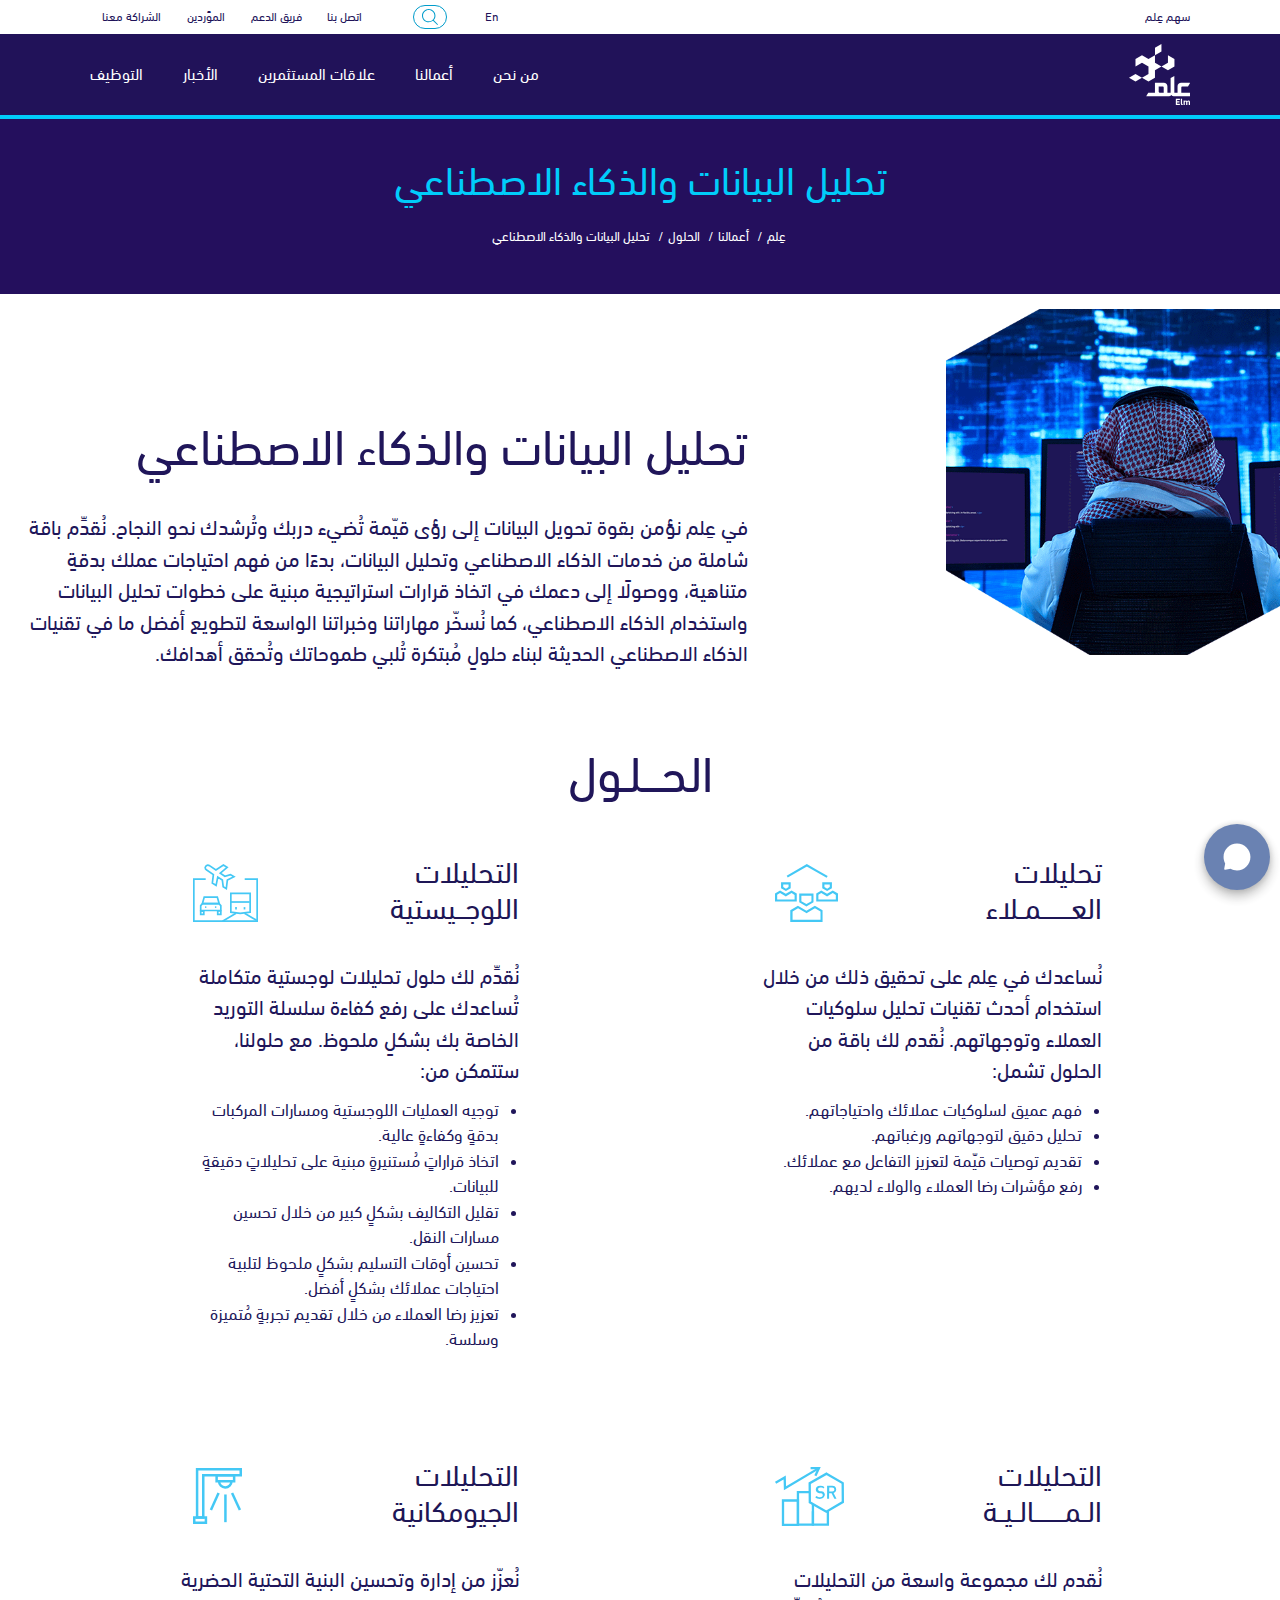
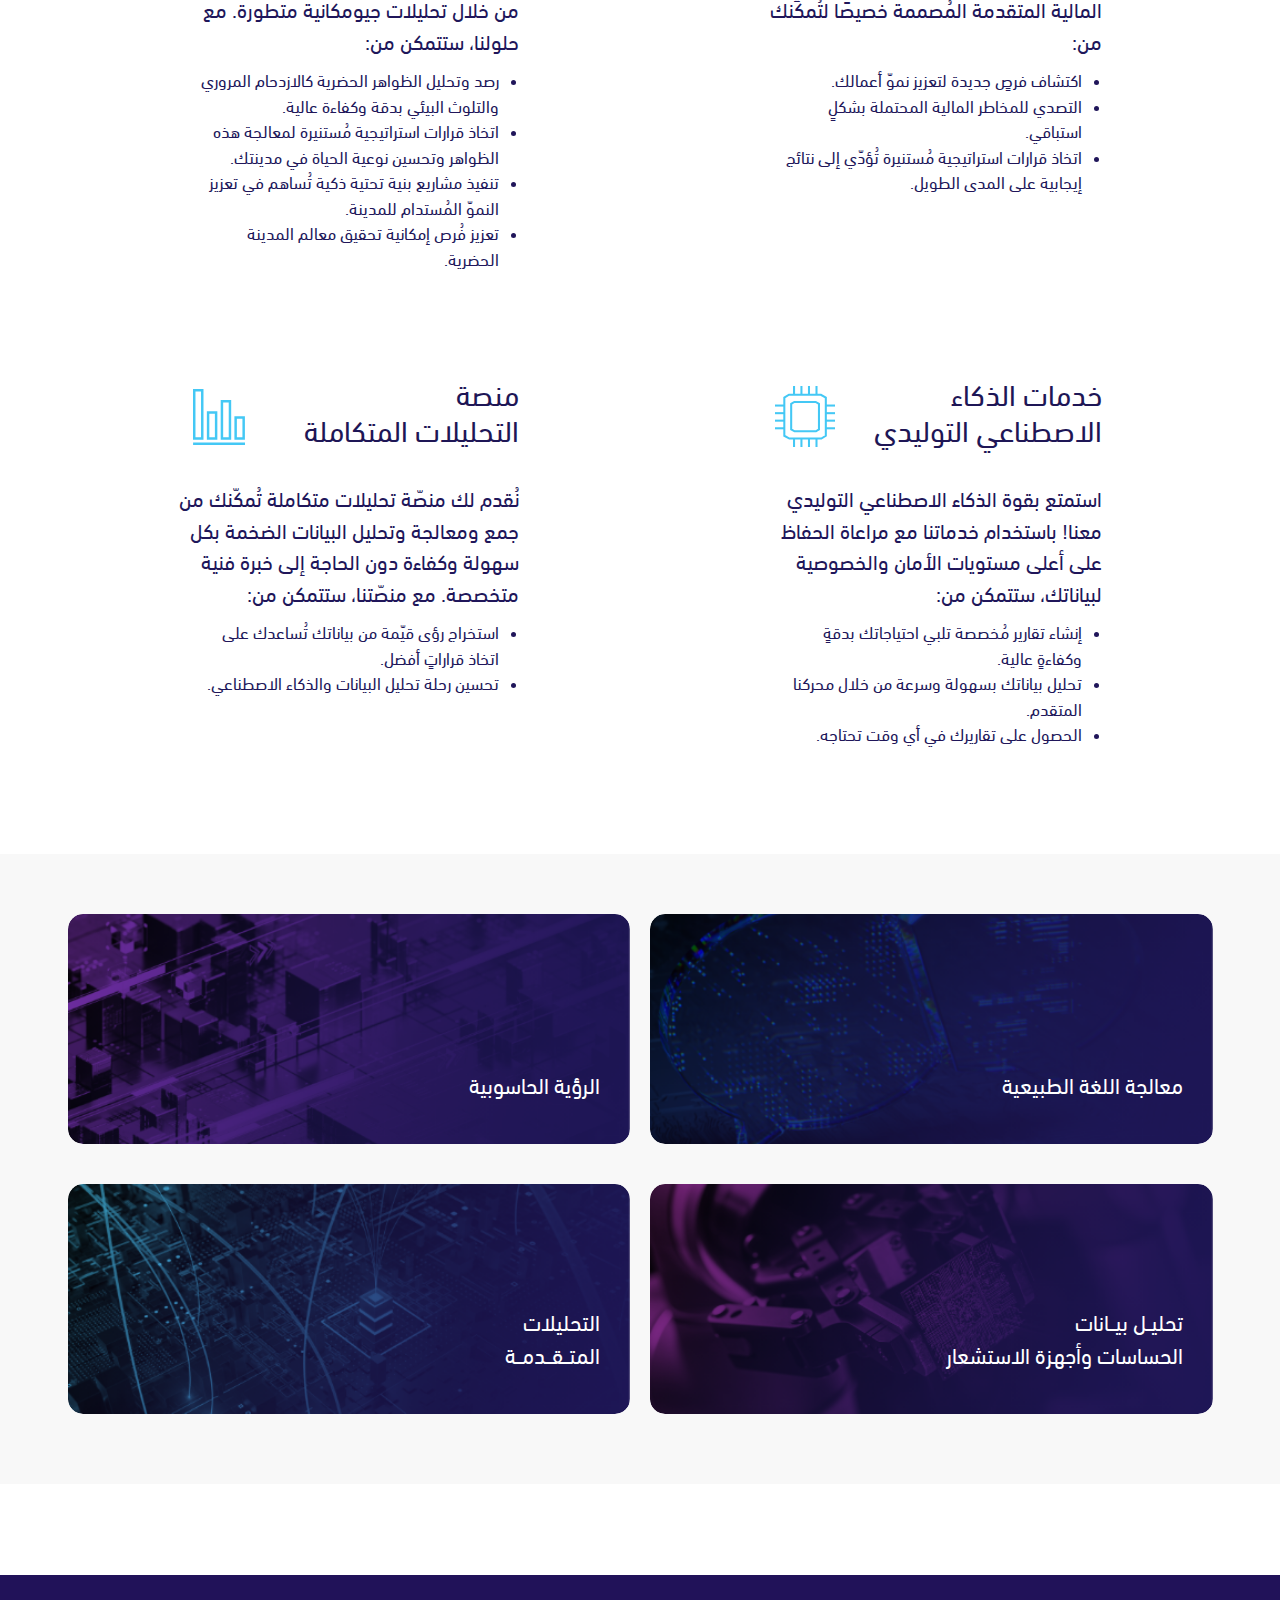
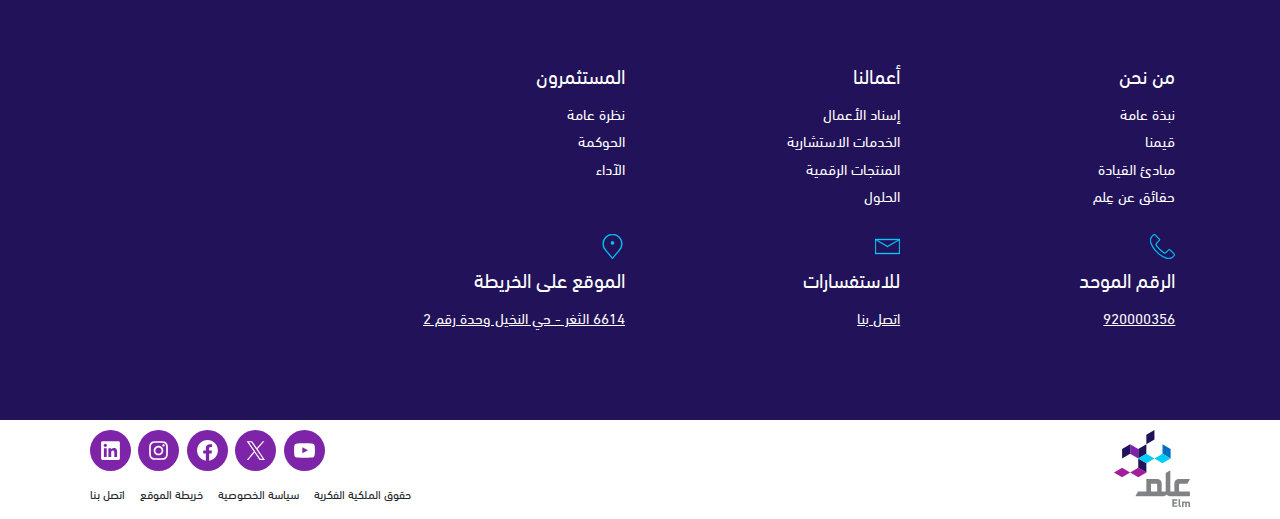
